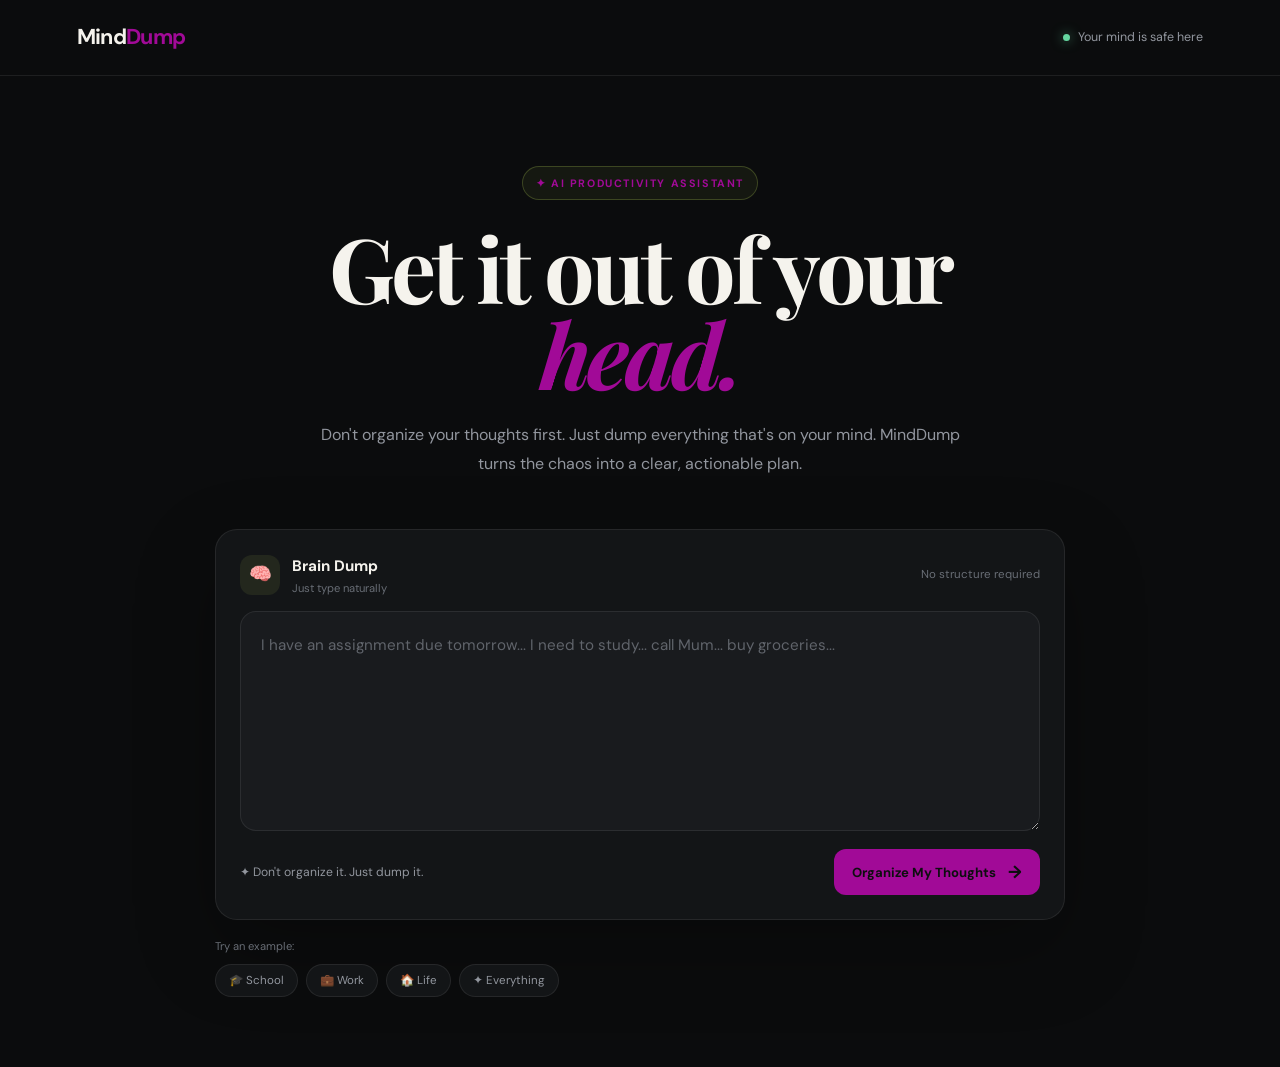
==== index.html @ 0ea16961 "Rename first.html to index.html" ====
<!DOCTYPE html>
<html lang="en">
<head>
    <meta charset="UTF-8">
    <meta name="viewport" content="width=device-width, initial-scale=1.0">

    <title>MindDump — Dump It. Plan It. Do It.</title>

    <link rel="stylesheet" href="second.css">

    <link rel="preconnect" href="https://fonts.googleapis.com">
    <link rel="preconnect" href="https://fonts.gstatic.com" crossorigin>

    <link href="https://fonts.googleapis.com/css2?family=DM+Sans:wght@400;500;600;700&family=Playfair+Display:wght@500;600;700&display=swap" rel="stylesheet">
</head>

<body>

<header class="navbar">

    <div class="logo">
        Mind<span>Dump</span>
    </div>

    <div class="status">
        <span class="status-dot"></span>
        Your mind is safe here
    </div>

</header>


<main>

<!-- =========================
     HOME SCREEN
========================= -->

<section id="home-screen" class="screen active">

    <div class="hero">

        <div class="badge">
            ✦ AI PRODUCTIVITY ASSISTANT
        </div>

        <h1>
            Get it out of your
            <span>head.</span>
        </h1>

        <p>
            Don't organize your thoughts first.
            Just dump everything that's on your mind.
            MindDump turns the chaos into a clear, actionable plan.
        </p>

    </div>


    <div class="dump-card">

        <div class="input-header">

            <div class="input-title">
                <div class="brain-icon">🧠</div>

                <div>
                    <strong>Brain Dump</strong>
                    <div class="input-subtitle">
                        Just type naturally
                    </div>
                </div>
            </div>

            <div class="input-label">
                No structure required
            </div>

        </div>


        <textarea
            id="brain-dump"
            placeholder="I have an assignment due tomorrow... I need to study... call Mum... buy groceries..."
        ></textarea>


        <div class="dump-footer">

            <span class="hint">
                ✦ Don't organize it. Just dump it.
            </span>

            <button
                id="organize-btn"
                class="primary-btn"
            >
                Organize My Thoughts
                <span>→</span>
            </button>

        </div>

    </div>


    <div class="examples">

        <p>Try an example:</p>

        <div class="example-buttons">

            <button
                class="example-btn"
                data-example="school"
            >
                🎓 School
            </button>

            <button
                class="example-btn"
                data-example="work"
            >
                💼 Work
            </button>

            <button
                class="example-btn"
                data-example="life"
            >
                🏠 Life
            </button>

            <button
                class="example-btn"
                data-example="everything"
            >
                ✦ Everything
            </button>

        </div>

    </div>

</section>



<!-- =========================
     PROCESSING SCREEN
========================= -->

<section id="processing-screen" class="screen">

    <div class="processing-content">

        <div class="ai-loader">
            <div class="loader-ring"></div>
            <span>✦</span>
        </div>

        <div class="eyebrow">
            MINDDUMP AI
        </div>

        <h2>
            Organizing your thoughts.
        </h2>

        <p id="processing-message">
            Reading your thoughts...
        </p>


        <div class="processing-steps">

            <div class="processing-step">
                <span class="step-check">✓</span>
                Reading your thoughts
            </div>

            <div class="processing-step">
                <span class="step-check">✓</span>
                Identifying tasks
            </div>

            <div class="processing-step">
                <span class="step-check">✓</span>
                Detecting priorities
            </div>

            <div class="processing-step">
                <span class="step-check">✓</span>
                Building your plan
            </div>

        </div>

    </div>

</section>



<!-- =========================
     DASHBOARD
========================= -->

<section id="dashboard-screen" class="screen dashboard-screen">

    <div class="dashboard-header">

        <div class="eyebrow">
            YOUR MIND, ORGANIZED
        </div>

        <h2>
            Let's make this<br>
            manageable.
        </h2>

        <p id="summary">
            We've turned your thoughts into a plan.
        </p>

    </div>


    <!-- BRAIN LOAD -->

    <div class="brain-load-card">

        <div class="load-top">

            <div>
                <div class="load-label">
                    CURRENT BRAIN LOAD
                </div>

                <div class="load-description">
                    How much is competing for your attention
                </div>
            </div>

            <div
                id="brain-load-score"
                class="load-score"
            >
                74%
            </div>

        </div>

        <div class="progress-bar">
            <div
                id="brain-load-progress"
                class="progress-fill"
            ></div>
        </div>

    </div>


    <!-- STATS -->

    <div class="stats">

        <div class="stat-card">
            <div
                id="total-tasks"
                class="stat-number"
            >
                0
            </div>

            <div class="stat-label">
                Tasks found
            </div>
        </div>


        <div class="stat-card">
            <div
                id="urgent-tasks"
                class="stat-number urgent-number"
            >
                0
            </div>

            <div class="stat-label">
                Need attention
            </div>
        </div>


        <div class="stat-card">
            <div
                id="total-time"
                class="stat-number"
            >
                0m
            </div>

            <div class="stat-label">
                Estimated time
            </div>
        </div>

    </div>



    <!-- TASKS -->

    <div class="section-heading">

        <div>
            <div class="eyebrow">
                YOUR TASKS
            </div>

            <h3>
                Here's what you have going on.
            </h3>
        </div>

    </div>


    <div class="tasks-grid">

        <div class="task-section high">

            <div class="priority-heading">
                <span class="priority-dot"></span>

                <div>
                    <strong>High Priority</strong>
                    <small>Do these first</small>
                </div>
            </div>

            <div id="high-tasks"></div>

        </div>


        <div class="task-section medium">

            <div class="priority-heading">
                <span class="priority-dot"></span>

                <div>
                    <strong>Medium Priority</strong>
                    <small>Coming up</small>
                </div>
            </div>

            <div id="medium-tasks"></div>

        </div>


        <div class="task-section low">

            <div class="priority-heading">
                <span class="priority-dot"></span>

                <div>
                    <strong>Low Priority</strong>
                    <small>When you can</small>
                </div>
            </div>

            <div id="low-tasks"></div>

        </div>

    </div>



    <!-- MINDFLOW -->

    <div class="mindflow-section">

        <div class="flow-heading">

            <div>
                <div class="eyebrow">
                    ✦ MINDFLOW
                </div>

                <h3>
                    Your plan is ready.
                </h3>

                <p>
                    Stop deciding what to do next.
                    MindFlow will guide you through it.
                </p>
            </div>

            <div class="flow-icon">
                ◉
            </div>

        </div>


        <div id="plan-list" class="plan-list"></div>


        <div class="flow-actions">

            <button
                id="start-flow-btn"
                class="primary-btn large-btn"
            >
                Start My Flow
                <span>→</span>
            </button>

            <button
                id="new-dump-btn"
                class="secondary-btn"
            >
                ← New Brain Dump
            </button>

        </div>

    </div>

</section>



<!-- =========================
     FLOW SCREEN
========================= -->

<section id="flow-screen" class="screen flow-screen">

    <div class="focus-mode">

        <div class="focus-top">

            <div class="mindflow-label">
                ✦ MINDFLOW
            </div>

            <div
                id="focus-status"
                class="focus-status"
            >
                Task 1 of 5
            </div>

        </div>


        <div class="focus-content">

            <div class="focus-task-label">
                FOCUS ON THIS
            </div>

            <h1 id="flow-task">
                Your task
            </h1>


            <div
                id="timer"
                class="timer"
            >
                60:00
            </div>


            <div class="timer-progress-container">

                <div class="timer-progress">
                    <div
                        id="timer-progress"
                        class="timer-progress-fill"
                    ></div>
                </div>

            </div>


            <p id="flow-message" class="flow-message">
                One thing at a time.
            </p>


            <div class="flow-controls">

                <button
                    id="pause-btn"
                    class="flow-btn secondary-btn"
                >
                    Pause
                </button>

                <button
                    id="skip-btn"
                    class="flow-btn secondary-btn"
                >
                    Skip
                </button>

                <button
                    id="end-btn"
                    class="flow-btn danger-btn"
                >
                    End Task
                </button>

            </div>


            <div class="next-task">

                <span>UP NEXT</span>

                <strong id="next-task-name">
                    Your next task
                </strong>

                <small id="next-task-duration">
                    20 min
                </small>

            </div>

        </div>

    </div>

</section>



<!-- =========================
     COMPLETE SCREEN
========================= -->

<section id="complete-screen" class="screen">

    <div class="complete-content">

        <div class="complete-icon">
            ✓
        </div>

        <div class="eyebrow">
            FLOW COMPLETE
        </div>

        <h2>
            You're done.
        </h2>

        <p>
            You turned mental clutter into action.
            Take a breath. You made progress.
        </p>

        <button
            id="restart-btn"
            class="primary-btn large-btn"
        >
            Start Another Dump
            <span>→</span>
        </button>

    </div>

</section>

</main>


<script src="third.js"></script>

</body>
</html>
---- second.css ----
:root {
    --bg: #0b0c0d;
    --surface: #131517;
    --surface-2: #191b1e;
    --surface-3: #202328;

    --text: #f5f3ed;
    --muted: #92969e;
    --muted-2: #686d75;

    --accent: #a10a97;
    --accent-dark: #9f0a92;

    --red: #ff7373;
    --yellow: #ffc95c;
    --green: #65d6a0;

    --border: rgba(255, 255, 255, 0.08);

    --radius: 22px;
}


/* =========================
   RESET
========================= */

* {
    margin: 0;
    padding: 0;
    box-sizing: border-box;
}

html {
    scroll-behavior: smooth;
}

body {
    font-family: "DM Sans", sans-serif;
    background: var(--bg);
    color: var(--text);
    min-height: 100vh;
    line-height: 1.5;
}

button,
textarea {
    font-family: inherit;
}

button {
    cursor: pointer;
}


/* =========================
   NAVBAR
========================= */

.navbar {
    height: 76px;
    padding: 0 6%;
    display: flex;
    align-items: center;
    justify-content: space-between;

    border-bottom: 1px solid var(--border);
}

.logo {
    font-size: 1.35rem;
    font-weight: 700;
    letter-spacing: -0.7px;
}

.logo span {
    color: var(--accent);
}

.status {
    display: flex;
    align-items: center;
    gap: 8px;

    color: var(--muted);
    font-size: 0.78rem;
}

.status-dot {
    width: 7px;
    height: 7px;
    border-radius: 50%;
    background: var(--green);
    box-shadow: 0 0 12px rgba(101, 214, 160, 0.6);
}


/* =========================
   SCREEN SYSTEM
========================= */

.screen {
    display: none;
    width: 100%;
    min-height: calc(100vh - 76px);
    padding: 70px 6%;
}

.screen.active {
    display: block;
}


/* =========================
   TYPOGRAPHY
========================= */

.eyebrow {
    color: var(--accent);
    font-size: 0.7rem;
    font-weight: 700;
    letter-spacing: 2px;
}

h1,
h2,
h3 {
    font-family: "Playfair Display", serif;
}


/* =========================
   HOME
========================= */

#home-screen {
    max-width: 1150px;
    margin: auto;
}

.hero {
    max-width: 800px;
    margin: 20px auto 50px;
    text-align: center;
}

.badge {
    display: inline-flex;
    padding: 8px 13px;

    border: 1px solid rgba(216, 255, 100, 0.2);
    background: rgba(216, 255, 100, 0.05);

    color: var(--accent);

    border-radius: 100px;

    font-size: 0.67rem;
    font-weight: 700;
    letter-spacing: 1.6px;

    margin-bottom: 24px;
}

.hero h1 {
    font-size: clamp(3.3rem, 7vw, 6.4rem);
    line-height: 0.96;
    letter-spacing: -4px;
    margin-bottom: 25px;
}

.hero h1 span {
    color: var(--accent);
    font-style: italic;
}

.hero p {
    max-width: 650px;
    margin: auto;

    color: var(--muted);

    font-size: 1rem;
    line-height: 1.8;
}


/* =========================
   DUMP CARD
========================= */

.dump-card {
    max-width: 850px;
    margin: auto;

    background: var(--surface);

    border: 1px solid var(--border);
    border-radius: var(--radius);

    padding: 24px;

    box-shadow:
        0 30px 80px rgba(0, 0, 0, 0.25);
}

.input-header {
    display: flex;
    justify-content: space-between;
    align-items: center;

    margin-bottom: 15px;
}

.input-title {
    display: flex;
    align-items: center;
    gap: 12px;
}

.input-title strong {
    font-size: 0.95rem;
}

.input-subtitle {
    color: var(--muted-2);
    font-size: 0.7rem;
    margin-top: 2px;
}

.brain-icon {
    width: 40px;
    height: 40px;

    display: grid;
    place-items: center;

    border-radius: 12px;

    background: rgba(216, 255, 100, 0.08);

    font-size: 1.15rem;
}

.input-label {
    color: var(--muted-2);
    font-size: 0.72rem;
}

textarea {
    display: block;

    width: 100%;
    min-height: 220px;

    resize: vertical;

    background: var(--surface-2);

    border: 1px solid var(--border);
    border-radius: 16px;

    padding: 20px;

    color: var(--text);

    font-size: 0.95rem;
    line-height: 1.8;

    outline: none;

    transition: 0.25s ease;
}

textarea::placeholder {
    color: #60646b;
}

textarea:focus {
    border-color: rgba(216, 255, 100, 0.4);

    box-shadow:
        0 0 0 4px rgba(216, 255, 100, 0.04);
}

.dump-footer {
    display: flex;
    justify-content: space-between;
    align-items: center;

    gap: 20px;

    margin-top: 18px;
}

.hint {
    color: var(--muted);
    font-size: 0.76rem;
}


/* =========================
   BUTTONS
========================= */

.primary-btn,
.secondary-btn,
.danger-btn {
    border: none;

    min-height: 46px;

    padding: 0 18px;

    border-radius: 12px;

    display: inline-flex;
    align-items: center;
    justify-content: center;
    gap: 12px;

    font-size: 0.82rem;
    font-weight: 700;

    transition:
        transform 0.2s ease,
        background 0.2s ease,
        border 0.2s ease;
}

.primary-btn {
    background: var(--accent);
    color: #0d0e0f;
}

.primary-btn:hover {
    background: var(--accent-dark);
    transform: translateY(-2px);
}

.primary-btn:active,
.secondary-btn:active,
.danger-btn:active {
    transform: scale(0.97);
}

.primary-btn span {
    font-size: 1.1rem;
}

.secondary-btn {
    background: transparent;

    color: var(--text);

    border: 1px solid var(--border);
}

.secondary-btn:hover {
    background: var(--surface-2);
    border-color: rgba(255, 255, 255, 0.15);
}

.danger-btn {
    background: rgba(255, 115, 115, 0.09);
    color: var(--red);

    border: 1px solid rgba(255, 115, 115, 0.18);
}

.danger-btn:hover {
    background: rgba(255, 115, 115, 0.15);
}

.large-btn {
    min-height: 52px;
    padding: 0 24px;
}


/* =========================
   EXAMPLES
========================= */

.examples {
    max-width: 850px;
    margin: 18px auto 0;
}

.examples > p {
    color: var(--muted-2);
    font-size: 0.7rem;
    margin-bottom: 9px;
}

.example-buttons {
    display: flex;
    flex-wrap: wrap;
    gap: 8px;
}

.example-btn {
    border: 1px solid var(--border);

    background: var(--surface);

    color: var(--muted);

    padding: 8px 13px;

    border-radius: 100px;

    font-size: 0.72rem;

    transition: 0.2s ease;
}

.example-btn:hover {
    color: var(--text);

    border-color: rgba(216, 255, 100, 0.25);

    background: rgba(216, 255, 100, 0.04);
}


/* =========================
   PROCESSING
========================= */

#processing-screen {
    align-items: center;
    justify-content: center;
    text-align: center;
}

#processing-screen.active {
    display: flex;
}

.processing-content {
    width: 100%;
    max-width: 500px;
}

.ai-loader {
    position: relative;

    width: 88px;
    height: 88px;

    display: grid;
    place-items: center;

    margin: 0 auto 30px;
}

.loader-ring {
    position: absolute;
    inset: 0;

    border: 2px solid rgba(216, 255, 100, 0.1);
    border-top-color: var(--accent);

    border-radius: 50%;

    animation: spin 1s linear infinite;
}

.ai-loader span {
    color: var(--accent);
    font-size: 1.5rem;
}

.processing-content h2 {
    font-size: 2.5rem;
    line-height: 1.1;

    margin: 10px 0 12px;
}

.processing-content > p {
    color: var(--muted);
    font-size: 0.85rem;
}

.processing-steps {
    text-align: left;

    margin-top: 32px;

    padding: 17px 20px;

    background: var(--surface);

    border: 1px solid var(--border);
    border-radius: 18px;
}

.processing-step {
    display: flex;
    align-items: center;
    gap: 12px;

    padding: 9px 0;

    color: var(--muted);

    font-size: 0.8rem;
}

.step-check {
    width: 24px;
    height: 24px;

    display: grid;
    place-items: center;

    border-radius: 50%;

    background: rgba(216, 255, 100, 0.08);

    color: var(--accent);

    font-size: 0.65rem;
}

@keyframes spin {
    to {
        transform: rotate(360deg);
    }
}


/* =========================
   DASHBOARD
========================= */

.dashboard-screen {
    max-width: 1150px;
    margin: auto;
}

.dashboard-header {
    margin-bottom: 35px;
}

.dashboard-header h2 {
    font-size: clamp(2.7rem, 5vw, 4.2rem);
    line-height: 1;
    letter-spacing: -1.5px;

    margin: 9px 0 14px;
}

.dashboard-header p {
    color: var(--muted);
    font-size: 0.88rem;
}


/* =========================
   BRAIN LOAD
========================= */

.brain-load-card {
    background: var(--surface);

    border: 1px solid var(--border);
    border-radius: 20px;

    padding: 23px;

    margin-bottom: 15px;
}

.load-top {
    display: flex;
    align-items: center;
    justify-content: space-between;

    margin-bottom: 17px;
}

.load-label {
    font-size: 0.7rem;
    font-weight: 700;
    letter-spacing: 1px;
}

.load-description {
    color: var(--muted-2);
    font-size: 0.7rem;

    margin-top: 3px;
}

.load-score {
    color: var(--accent);

    font-size: 1.8rem;
    font-weight: 700;
}

.progress-bar {
    height: 7px;

    background: var(--surface-3);

    border-radius: 100px;

    overflow: hidden;
}

.progress-fill {
    height: 100%;
    width: 0;

    background: var(--accent);

    border-radius: inherit;

    transition: width 0.7s ease;
}


/* =========================
   STATS
========================= */

.stats {
    display: grid;
    grid-template-columns: repeat(3, 1fr);

    gap: 14px;

    margin-bottom: 45px;
}

.stat-card {
    padding: 20px;

    background: var(--surface);

    border: 1px solid var(--border);
    border-radius: 17px;
}

.stat-number {
    font-size: 1.65rem;
    font-weight: 700;

    margin-bottom: 3px;
}

.urgent-number {
    color: var(--red);
}

.stat-label {
    color: var(--muted-2);
    font-size: 0.7rem;
}


/* =========================
   SECTION HEADING
========================= */

.section-heading {
    margin-bottom: 17px;
}

.section-heading h3 {
    font-size: 1.5rem;
    margin-top: 5px;
}


/* =========================
   TASK GRID
========================= */

.tasks-grid {
    display: grid;
    grid-template-columns: repeat(3, 1fr);

    gap: 14px;

    margin-bottom: 45px;
}

.task-section {
    min-height: 180px;

    padding: 18px;

    background: var(--surface);

    border: 1px solid var(--border);
    border-radius: 19px;
}

.priority-heading {
    display: flex;
    align-items: center;

    gap: 10px;

    margin-bottom: 15px;
}

.priority-heading strong {
    display: block;
    font-size: 0.8rem;
}

.priority-heading small {
    display: block;

    color: var(--muted-2);

    font-size: 0.65rem;

    margin-top: 2px;
}

.priority-dot {
    width: 9px;
    height: 9px;

    border-radius: 50%;
}

.high .priority-dot {
    background: var(--red);
}

.medium .priority-dot {
    background: var(--yellow);
}

.low .priority-dot {
    background: var(--green);
}

.task-item {
    padding: 12px;

    background: var(--surface-2);

    border-radius: 12px;

    margin-bottom: 8px;

    font-size: 0.76rem;

    border: 1px solid transparent;
}

.task-item:hover {
    border-color: var(--border);
}

.task-item:last-child {
    margin-bottom: 0;
}

.task-duration {
    color: var(--muted-2);

    font-size: 0.63rem;

    margin-top: 5px;
}


/* =========================
   MINDFLOW
========================= */

.mindflow-section {
    padding: 28px;

    border-radius: 23px;

    background:
        linear-gradient(
            135deg,
            rgba(216, 255, 100, 0.08),
            rgba(255, 255, 255, 0.015)
        );

    border: 1px solid rgba(216, 255, 100, 0.15);
}

.flow-heading {
    display: flex;
    align-items: flex-start;
    justify-content: space-between;

    gap: 20px;
}

.flow-heading h3 {
    font-size: 2rem;
    line-height: 1;

    margin: 8px 0 10px;
}

.flow-heading p {
    color: var(--muted);

    font-size: 0.8rem;

    max-width: 550px;
}

.flow-icon {
    width: 46px;
    height: 46px;

    display: grid;
    place-items: center;

    border-radius: 14px;

    background: rgba(216, 255, 100, 0.08);

    color: var(--accent);

    font-size: 1.3rem;
}

.plan-list {
    margin: 25px 0;
}

.plan-item {
    display: grid;
    grid-template-columns: 75px 1fr;

    gap: 15px;

    padding: 14px 0;

    border-bottom: 1px solid var(--border);
}

.plan-item:last-child {
    border-bottom: none;
}

.plan-time {
    color: var(--accent);

    font-size: 0.68rem;
    font-weight: 600;

    padding-top: 2px;
}

.plan-task {
    font-size: 0.8rem;
    font-weight: 600;
}

.plan-duration {
    color: var(--muted-2);

    font-size: 0.65rem;

    margin-top: 3px;
}

.flow-actions {
    display: flex;
    flex-wrap: wrap;
    gap: 9px;
}


/* =========================
   FLOW SCREEN
========================= */

#flow-screen {
    max-width: 900px;
    margin: auto;

    text-align: center;
}

#flow-screen.active {
    display: block;
}

.focus-mode {
    min-height: 70vh;

    display: flex;
    flex-direction: column;
}

.focus-top {
    display: flex;
    align-items: center;
    justify-content: space-between;

    margin-bottom: 80px;
}

.mindflow-label {
    color: var(--accent);

    font-size: 0.72rem;
    font-weight: 700;

    letter-spacing: 2px;
}

.focus-status {
    color: var(--muted);

    font-size: 0.7rem;

    padding: 7px 11px;

    border: 1px solid var(--border);

    border-radius: 100px;
}

.focus-task-label {
    color: var(--muted-2);

    font-size: 0.68rem;
    font-weight: 700;

    letter-spacing: 1.5px;

    margin-bottom: 12px;
}

#flow-task {
    max-width: 750px;

    margin: auto;

    font-size: clamp(2.4rem, 6vw, 4.8rem);

    line-height: 1.05;

    letter-spacing: -1.5px;
}

.timer {
    font-size: clamp(5rem, 13vw, 8.5rem);

    line-height: 1;

    font-weight: 700;

    letter-spacing: -6px;

    margin: 42px 0 30px;

    font-variant-numeric: tabular-nums;
}

.timer-progress-container {
    max-width: 520px;

    margin: auto;
}

.timer-progress {
    width: 100%;
    height: 5px;

    background: var(--surface-3);

    border-radius: 100px;

    overflow: hidden;
}

.timer-progress-fill {
    height: 100%;
    width: 100%;

    background: var(--accent);

    transition: width 1s linear;
}

.flow-message {
    min-height: 24px;

    margin-top: 18px;

    color: var(--muted);

    font-size: 0.8rem;
}

.flow-controls {
    display: flex;
    justify-content: center;

    gap: 8px;

    margin-top: 25px;
}

.flow-btn {
    min-width: 95px;
}

.next-task {
    display: flex;
    flex-direction: column;

    gap: 4px;

    margin-top: 65px;

    color: var(--muted-2);
}

.next-task span {
    font-size: 0.6rem;

    letter-spacing: 1.5px;

    font-weight: 700;
}

.next-task strong {
    color: var(--text);

    font-size: 0.8rem;
}

.next-task small {
    color: var(--muted-2);

    font-size: 0.65rem;
}


/* =========================
   COMPLETE
========================= */

#complete-screen {
    align-items: center;
    justify-content: center;

    text-align: center;
}

#complete-screen.active {
    display: flex;
}

.complete-content {
    max-width: 600px;
}

.complete-icon {
    width: 80px;
    height: 80px;

    display: grid;
    place-items: center;

    margin: 0 auto 25px;

    border-radius: 50%;

    color: var(--green);

    background: rgba(101, 214, 160, 0.08);

    border: 1px solid rgba(101, 214, 160, 0.2);

    font-size: 1.8rem;
}

.complete-content h2 {
    font-size: clamp(3rem, 7vw, 5rem);

    line-height: 1;

    margin: 8px 0 18px;
}

.complete-content p {
    color: var(--muted);

    max-width: 430px;

    margin: 0 auto 28px;

    font-size: 0.85rem;
}


/* =========================
   RESPONSIVE
========================= */

@media (max-width: 800px) {

    .screen {
        padding: 55px 5%;
    }

    .tasks-grid {
        grid-template-columns: 1fr;
    }

    .stats {
        grid-template-columns: repeat(3, 1fr);
    }

    .hero h1 {
        letter-spacing: -2px;
    }
}


@media (max-width: 600px) {

    .navbar {
        padding: 0 5%;
    }

    .status {
        font-size: 0.65rem;
    }

    .hero {
        margin-top: 5px;
    }

    .hero h1 {
        font-size: 3.3rem;
    }

    .hero p {
        font-size: 0.85rem;
    }

    .dump-card {
        padding: 16px;
    }

    .input-label {
        display: none;
    }

    .dump-footer {
        flex-direction: column;
        align-items: stretch;
    }

    .primary-btn,
    .secondary-btn,
    .danger-btn {
        width: 100%;
    }

    .hint {
        text-align: center;
    }

    .stats {
        gap: 7px;
    }

    .stat-card {
        padding: 15px 10px;
    }

    .stat-number {
        font-size: 1.35rem;
    }

    .stat-label {
        font-size: 0.6rem;
    }

    .flow-heading {
        flex-direction: column;
    }

    .flow-icon {
        display: none;
    }

    .flow-actions {
        flex-direction: column;
    }

    .flow-controls {
        flex-wrap: wrap;
    }

    .flow-controls button {
        flex: 1;
    }

    .timer {
        font-size: 4.5rem;
        letter-spacing: -3px;
    }

    #flow-task {
        font-size: 2.3rem;
    }

    .focus-top {
        margin-bottom: 55px;
    }
}
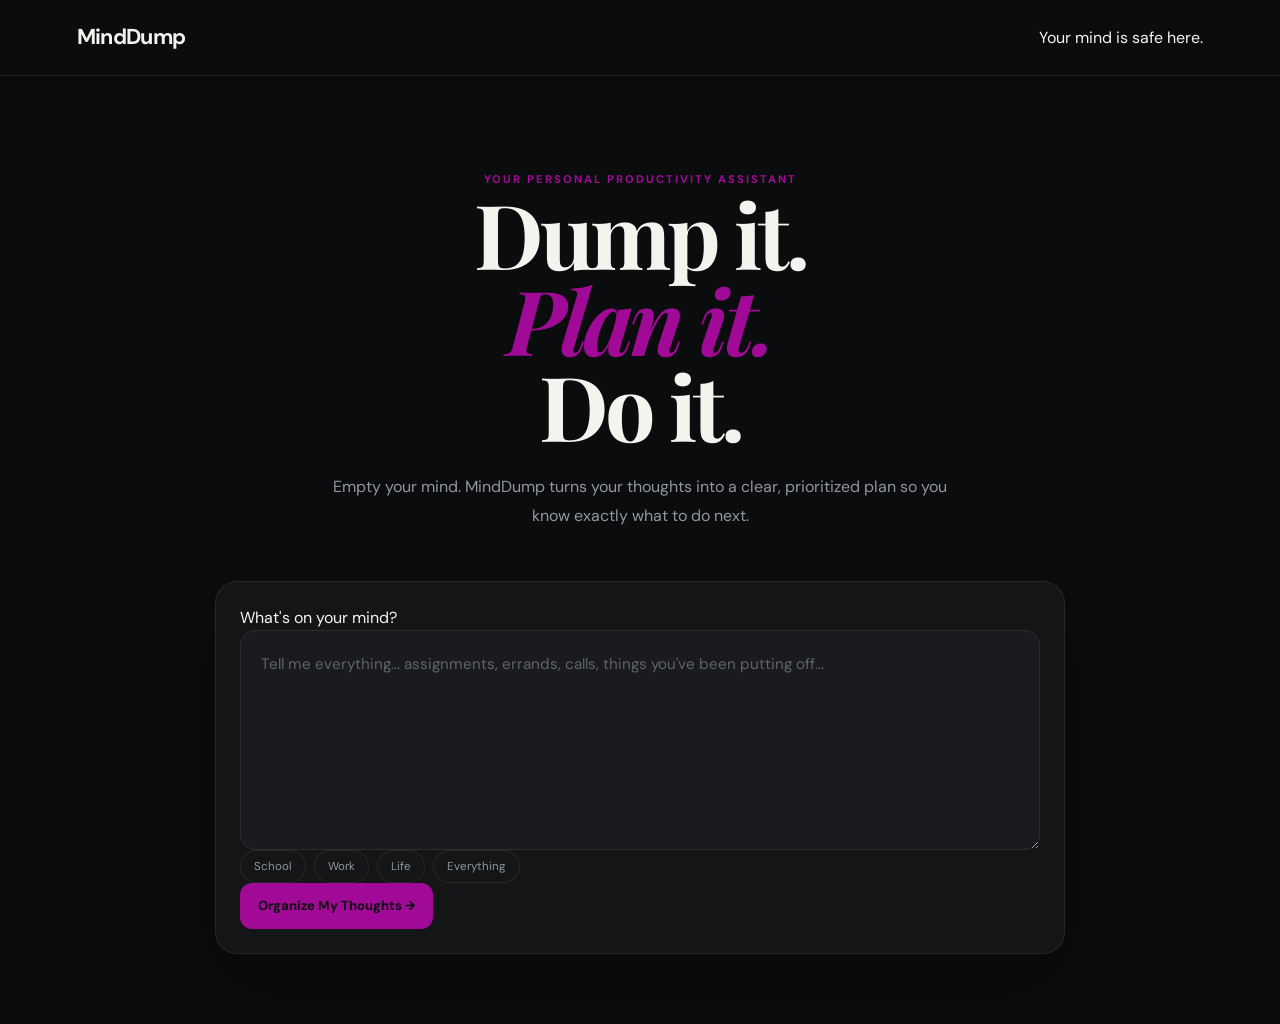
==== commit dcc12da5: "Update index.html" ====
--- a/index.html
+++ b/index.html
@@ -1,591 +1,337 @@
 <!DOCTYPE html>
 <html lang="en">
 <head>
-    <meta charset="UTF-8">
-    <meta name="viewport" content="width=device-width, initial-scale=1.0">
-
-    <title>MindDump — Dump It. Plan It. Do It.</title>
-
-    <link rel="stylesheet" href="second.css">
-
-    <link rel="preconnect" href="https://fonts.googleapis.com">
-    <link rel="preconnect" href="https://fonts.gstatic.com" crossorigin>
-
-    <link href="https://fonts.googleapis.com/css2?family=DM+Sans:wght@400;500;600;700&family=Playfair+Display:wght@500;600;700&display=swap" rel="stylesheet">
+  <meta charset="UTF-8">
+  <meta name="viewport" content="width=device-width, initial-scale=1.0">
+
+  <title>MindDump — Dump it. Plan it. Do it.</title>
+
+  <link rel="preconnect" href="https://fonts.googleapis.com">
+  <link rel="preconnect" href="https://fonts.gstatic.com" crossorigin>
+
+  <link href="https://fonts.googleapis.com/css2?family=DM+Sans:wght@400;500;600;700&family=Playfair+Display:wght@600;700&display=swap" rel="stylesheet">
+
+  <link rel="stylesheet" href="style.css">
 </head>
 
 <body>
 
-<header class="navbar">
-
-    <div class="logo">
-        Mind<span>Dump</span>
-    </div>
-
-    <div class="status">
-        <span class="status-dot"></span>
-        Your mind is safe here
-    </div>
-
-</header>
-
-
-<main>
-
-<!-- =========================
-     HOME SCREEN
-========================= -->
-
-<section id="home-screen" class="screen active">
+  <nav class="navbar">
+    <div class="logo">MindDump</div>
+    <div class="safe-text">Your mind is safe here.</div>
+  </nav>
+
+
+  <!-- HOME -->
+  <section id="home-screen" class="screen active">
 
     <div class="hero">
-
-        <div class="badge">
-            ✦ AI PRODUCTIVITY ASSISTANT
-        </div>
-
-        <h1>
-            Get it out of your
-            <span>head.</span>
-        </h1>
-
-        <p>
-            Don't organize your thoughts first.
-            Just dump everything that's on your mind.
-            MindDump turns the chaos into a clear, actionable plan.
-        </p>
-
-    </div>
-
+      <span class="eyebrow">YOUR PERSONAL PRODUCTIVITY ASSISTANT</span>
+
+      <h1>Dump it.<br><span>Plan it.</span><br>Do it.</h1>
+
+      <p>
+        Empty your mind. MindDump turns your thoughts into a
+        clear, prioritized plan so you know exactly what to do next.
+      </p>
+    </div>
 
     <div class="dump-card">
 
-        <div class="input-header">
-
-            <div class="input-title">
-                <div class="brain-icon">🧠</div>
-
-                <div>
-                    <strong>Brain Dump</strong>
-                    <div class="input-subtitle">
-                        Just type naturally
-                    </div>
-                </div>
-            </div>
-
-            <div class="input-label">
-                No structure required
-            </div>
-
-        </div>
-
-
-        <textarea
-            id="brain-dump"
-            placeholder="I have an assignment due tomorrow... I need to study... call Mum... buy groceries..."
-        ></textarea>
-
-
-        <div class="dump-footer">
-
-            <span class="hint">
-                ✦ Don't organize it. Just dump it.
-            </span>
-
-            <button
-                id="organize-btn"
-                class="primary-btn"
-            >
-                Organize My Thoughts
-                <span>→</span>
-            </button>
-
-        </div>
-
-    </div>
-
-
-    <div class="examples">
-
-        <p>Try an example:</p>
-
-        <div class="example-buttons">
-
-            <button
-                class="example-btn"
-                data-example="school"
-            >
-                🎓 School
-            </button>
-
-            <button
-                class="example-btn"
-                data-example="work"
-            >
-                💼 Work
-            </button>
-
-            <button
-                class="example-btn"
-                data-example="life"
-            >
-                🏠 Life
-            </button>
-
-            <button
-                class="example-btn"
-                data-example="everything"
-            >
-                ✦ Everything
-            </button>
-
-        </div>
-
-    </div>
-
-</section>
-
-
-
-<!-- =========================
-     PROCESSING SCREEN
-========================= -->
-
-<section id="processing-screen" class="screen">
-
-    <div class="processing-content">
-
-        <div class="ai-loader">
-            <div class="loader-ring"></div>
-            <span>✦</span>
-        </div>
-
-        <div class="eyebrow">
-            MINDDUMP AI
-        </div>
-
-        <h2>
-            Organizing your thoughts.
-        </h2>
-
-        <p id="processing-message">
-            Reading your thoughts...
-        </p>
-
-
-        <div class="processing-steps">
-
-            <div class="processing-step">
-                <span class="step-check">✓</span>
-                Reading your thoughts
-            </div>
-
-            <div class="processing-step">
-                <span class="step-check">✓</span>
-                Identifying tasks
-            </div>
-
-            <div class="processing-step">
-                <span class="step-check">✓</span>
-                Detecting priorities
-            </div>
-
-            <div class="processing-step">
-                <span class="step-check">✓</span>
-                Building your plan
-            </div>
-
-        </div>
-
-    </div>
-
-</section>
-
-
-
-<!-- =========================
-     DASHBOARD
-========================= -->
-
-<section id="dashboard-screen" class="screen dashboard-screen">
+      <label for="brain-dump">What's on your mind?</label>
+
+      <textarea
+        id="brain-dump"
+        placeholder="Tell me everything... assignments, errands, calls, things you've been putting off..."
+      ></textarea>
+
+      <div class="example-buttons">
+        <button class="example-btn" data-example="school">School</button>
+        <button class="example-btn" data-example="work">Work</button>
+        <button class="example-btn" data-example="life">Life</button>
+        <button class="example-btn" data-example="everything">Everything</button>
+      </div>
+
+      <button id="organize-btn" class="primary-btn">
+        Organize My Thoughts →
+      </button>
+
+    </div>
+
+  </section>
+
+
+  <!-- PROCESSING -->
+  <section id="processing-screen" class="screen">
+
+    <div class="processing-box">
+
+      <div class="loader"></div>
+
+      <h2>Making sense of the chaos...</h2>
+
+      <p id="processing-text">Reading your thoughts...</p>
+
+      <div class="processing-steps">
+        <div id="step-1">○ Identifying tasks</div>
+        <div id="step-2">○ Detecting urgency</div>
+        <div id="step-3">○ Grouping related tasks</div>
+        <div id="step-4">○ Building your plan</div>
+      </div>
+
+    </div>
+
+  </section>
+
+
+  <!-- DASHBOARD -->
+  <section id="dashboard-screen" class="screen">
 
     <div class="dashboard-header">
 
-        <div class="eyebrow">
-            YOUR MIND, ORGANIZED
-        </div>
-
-        <h2>
-            Let's make this<br>
-            manageable.
-        </h2>
-
-        <p id="summary">
-            We've turned your thoughts into a plan.
-        </p>
-
-    </div>
-
-
-    <!-- BRAIN LOAD -->
-
-    <div class="brain-load-card">
-
-        <div class="load-top">
-
-            <div>
-                <div class="load-label">
-                    CURRENT BRAIN LOAD
-                </div>
-
-                <div class="load-description">
-                    How much is competing for your attention
-                </div>
-            </div>
-
-            <div
-                id="brain-load-score"
-                class="load-score"
-            >
-                74%
-            </div>
-
-        </div>
+      <div>
+        <span class="eyebrow">YOUR MIND AT A GLANCE</span>
+        <h2>Your plan is ready.</h2>
+      </div>
+
+      <div class="brain-load">
+        <span>Brain Load</span>
+        <strong id="brain-load-value">0%</strong>
+      </div>
+
+    </div>
+
+
+    <div class="stats-grid">
+
+      <div class="stat-card">
+        <span>Tasks</span>
+        <strong id="total-tasks">0</strong>
+      </div>
+
+      <div class="stat-card">
+        <span>Estimated Time</span>
+        <strong id="total-time">0h</strong>
+      </div>
+
+      <div class="stat-card">
+        <span>Urgent</span>
+        <strong id="urgent-tasks">0</strong>
+      </div>
+
+    </div>
+
+
+    <div class="task-sections">
+
+      <div class="task-section high-section">
+        <div class="section-title">
+          <span class="priority-dot high"></span>
+          High Priority
+        </div>
+
+        <div id="high-tasks" class="task-list"></div>
+      </div>
+
+
+      <div class="task-section medium-section">
+        <div class="section-title">
+          <span class="priority-dot medium"></span>
+          Medium Priority
+        </div>
+
+        <div id="medium-tasks" class="task-list"></div>
+      </div>
+
+
+      <div class="task-section low-section">
+        <div class="section-title">
+          <span class="priority-dot low"></span>
+          Low Priority
+        </div>
+
+        <div id="low-tasks" class="task-list"></div>
+      </div>
+
+    </div>
+
+
+    <!-- FLOW SETTINGS -->
+    <div class="flow-settings">
+
+      <div class="settings-heading">
+        <span class="eyebrow">MINDFLOW</span>
+        <h3>Build your focus session</h3>
+        <p>Choose when you want to start and how long you want your breaks to be.</p>
+      </div>
+
+
+      <div class="settings-grid">
+
+        <div class="setting-card">
+
+          <label for="start-time">
+            🕐 Start time
+          </label>
+
+          <p>When should MindFlow begin?</p>
+
+          <input
+            type="time"
+            id="start-time"
+            value="09:00"
+          >
+
+        </div>
+
+
+        <div class="setting-card">
+
+          <label for="break-duration">
+            ☕ Break duration
+          </label>
+
+          <p>Breaks will be added between tasks.</p>
+
+          <select id="break-duration">
+            <option value="0">No breaks</option>
+            <option value="5">5 minutes</option>
+            <option value="10" selected>10 minutes</option>
+            <option value="15">15 minutes</option>
+            <option value="20">20 minutes</option>
+            <option value="30">30 minutes</option>
+          </select>
+
+        </div>
+
+      </div>
+
+
+      <div class="plan-preview">
+
+        <div class="plan-header">
+          <div>
+            <span class="eyebrow">AUTO PLAN</span>
+            <h3 id="plan-start-label">Starting at 9:00 AM</h3>
+          </div>
+
+          <span id="break-label" class="break-badge">10 min breaks</span>
+        </div>
+
+        <div id="mindflow-plan" class="plan-list"></div>
+
+      </div>
+
+
+      <button id="start-flow-btn" class="primary-btn">
+        Start My Flow →
+      </button>
+
+    </div>
+
+  </section>
+
+
+  <!-- FLOW -->
+  <section id="flow-screen" class="screen">
+
+    <div class="flow-top">
+
+      <span class="eyebrow" id="flow-mode-label">
+        MINDFLOW
+      </span>
+
+      <div class="flow-progress">
+        <span id="flow-progress-text">Task 1 of 1</span>
 
         <div class="progress-bar">
-            <div
-                id="brain-load-progress"
-                class="progress-fill"
-            ></div>
-        </div>
-
-    </div>
-
-
-    <!-- STATS -->
-
-    <div class="stats">
-
-        <div class="stat-card">
-            <div
-                id="total-tasks"
-                class="stat-number"
-            >
-                0
-            </div>
-
-            <div class="stat-label">
-                Tasks found
-            </div>
-        </div>
-
-
-        <div class="stat-card">
-            <div
-                id="urgent-tasks"
-                class="stat-number urgent-number"
-            >
-                0
-            </div>
-
-            <div class="stat-label">
-                Need attention
-            </div>
-        </div>
-
-
-        <div class="stat-card">
-            <div
-                id="total-time"
-                class="stat-number"
-            >
-                0m
-            </div>
-
-            <div class="stat-label">
-                Estimated time
-            </div>
-        </div>
-
-    </div>
-
-
-
-    <!-- TASKS -->
-
-    <div class="section-heading">
-
-        <div>
-            <div class="eyebrow">
-                YOUR TASKS
-            </div>
-
-            <h3>
-                Here's what you have going on.
-            </h3>
-        </div>
-
-    </div>
-
-
-    <div class="tasks-grid">
-
-        <div class="task-section high">
-
-            <div class="priority-heading">
-                <span class="priority-dot"></span>
-
-                <div>
-                    <strong>High Priority</strong>
-                    <small>Do these first</small>
-                </div>
-            </div>
-
-            <div id="high-tasks"></div>
-
-        </div>
-
-
-        <div class="task-section medium">
-
-            <div class="priority-heading">
-                <span class="priority-dot"></span>
-
-                <div>
-                    <strong>Medium Priority</strong>
-                    <small>Coming up</small>
-                </div>
-            </div>
-
-            <div id="medium-tasks"></div>
-
-        </div>
-
-
-        <div class="task-section low">
-
-            <div class="priority-heading">
-                <span class="priority-dot"></span>
-
-                <div>
-                    <strong>Low Priority</strong>
-                    <small>When you can</small>
-                </div>
-            </div>
-
-            <div id="low-tasks"></div>
-
-        </div>
-
-    </div>
-
-
-
-    <!-- MINDFLOW -->
-
-    <div class="mindflow-section">
-
-        <div class="flow-heading">
-
-            <div>
-                <div class="eyebrow">
-                    ✦ MINDFLOW
-                </div>
-
-                <h3>
-                    Your plan is ready.
-                </h3>
-
-                <p>
-                    Stop deciding what to do next.
-                    MindFlow will guide you through it.
-                </p>
-            </div>
-
-            <div class="flow-icon">
-                ◉
-            </div>
-
-        </div>
-
-
-        <div id="plan-list" class="plan-list"></div>
-
-
-        <div class="flow-actions">
-
-            <button
-                id="start-flow-btn"
-                class="primary-btn large-btn"
-            >
-                Start My Flow
-                <span>→</span>
-            </button>
-
-            <button
-                id="new-dump-btn"
-                class="secondary-btn"
-            >
-                ← New Brain Dump
-            </button>
-
-        </div>
-
-    </div>
-
-</section>
-
-
-
-<!-- =========================
-     FLOW SCREEN
-========================= -->
-
-<section id="flow-screen" class="screen flow-screen">
-
-    <div class="focus-mode">
-
-        <div class="focus-top">
-
-            <div class="mindflow-label">
-                ✦ MINDFLOW
-            </div>
-
-            <div
-                id="focus-status"
-                class="focus-status"
-            >
-                Task 1 of 5
-            </div>
-
-        </div>
-
-
-        <div class="focus-content">
-
-            <div class="focus-task-label">
-                FOCUS ON THIS
-            </div>
-
-            <h1 id="flow-task">
-                Your task
-            </h1>
-
-
-            <div
-                id="timer"
-                class="timer"
-            >
-                60:00
-            </div>
-
-
-            <div class="timer-progress-container">
-
-                <div class="timer-progress">
-                    <div
-                        id="timer-progress"
-                        class="timer-progress-fill"
-                    ></div>
-                </div>
-
-            </div>
-
-
-            <p id="flow-message" class="flow-message">
-                One thing at a time.
-            </p>
-
-
-            <div class="flow-controls">
-
-                <button
-                    id="pause-btn"
-                    class="flow-btn secondary-btn"
-                >
-                    Pause
-                </button>
-
-                <button
-                    id="skip-btn"
-                    class="flow-btn secondary-btn"
-                >
-                    Skip
-                </button>
-
-                <button
-                    id="end-btn"
-                    class="flow-btn danger-btn"
-                >
-                    End Task
-                </button>
-
-            </div>
-
-
-            <div class="next-task">
-
-                <span>UP NEXT</span>
-
-                <strong id="next-task-name">
-                    Your next task
-                </strong>
-
-                <small id="next-task-duration">
-                    20 min
-                </small>
-
-            </div>
-
-        </div>
-
-    </div>
-
-</section>
-
-
-
-<!-- =========================
-     COMPLETE SCREEN
-========================= -->
-
-<section id="complete-screen" class="screen">
-
-    <div class="complete-content">
-
-        <div class="complete-icon">
-            ✓
-        </div>
-
-        <div class="eyebrow">
-            FLOW COMPLETE
-        </div>
-
-        <h2>
-            You're done.
-        </h2>
-
-        <p>
-            You turned mental clutter into action.
-            Take a breath. You made progress.
-        </p>
-
-        <button
-            id="restart-btn"
-            class="primary-btn large-btn"
-        >
-            Start Another Dump
-            <span>→</span>
+          <div id="progress-fill"></div>
+        </div>
+      </div>
+
+    </div>
+
+
+    <div class="flow-card">
+
+      <div id="flow-category" class="flow-category">
+        FOCUS
+      </div>
+
+      <h1 id="flow-task">Your task</h1>
+
+      <p id="flow-description">
+        Focus on this one thing. Nothing else.
+      </p>
+
+
+      <div id="timer" class="timer">
+        00:00
+      </div>
+
+
+      <div id="timer-message" class="timer-message">
+        Stay focused.
+      </div>
+
+
+      <div class="flow-controls">
+
+        <button id="pause-btn" class="secondary-btn">
+          Pause
         </button>
 
-    </div>
-
-</section>
-
-</main>
-
-
-<script src="third.js"></script>
+        <button id="skip-btn" class="secondary-btn">
+          Skip
+        </button>
+
+        <button id="end-task-btn" class="danger-btn">
+          End Task
+        </button>
+
+      </div>
+
+
+      <div class="next-task">
+
+        <span>UP NEXT</span>
+
+        <strong id="next-task-title">
+          —
+        </strong>
+
+      </div>
+
+    </div>
+
+  </section>
+
+
+  <!-- COMPLETE -->
+  <section id="complete-screen" class="screen">
+
+    <div class="complete-box">
+
+      <div class="complete-icon">✓</div>
+
+      <span class="eyebrow">MINDFLOW COMPLETE</span>
+
+      <h1>You've done enough<br>for today.</h1>
+
+      <p id="completion-message">
+        You turned mental clutter into progress.
+      </p>
+
+      <button id="restart-btn" class="primary-btn">
+        Start Again
+      </button>
+
+    </div>
+
+  </section>
+
+
+  <script src="script.js"></script>
 
 </body>
 </html>
--- a/style.css
+++ b/style.css
@@ -0,0 +1,1228 @@
+:root {
+    --bg: #0b0c0d;
+    --surface: #131517;
+    --surface-2: #191b1e;
+    --surface-3: #202328;
+
+    --text: #f5f3ed;
+    --muted: #92969e;
+    --muted-2: #686d75;
+
+    --accent: #a10a97;
+    --accent-dark: #9f0a92;
+
+    --red: #ff7373;
+    --yellow: #ffc95c;
+    --green: #65d6a0;
+
+    --border: rgba(255, 255, 255, 0.08);
+
+    --radius: 22px;
+}
+
+
+/* =========================
+   RESET
+========================= */
+
+* {
+    margin: 0;
+    padding: 0;
+    box-sizing: border-box;
+}
+
+html {
+    scroll-behavior: smooth;
+}
+
+body {
+    font-family: "DM Sans", sans-serif;
+    background: var(--bg);
+    color: var(--text);
+    min-height: 100vh;
+    line-height: 1.5;
+}
+
+button,
+textarea {
+    font-family: inherit;
+}
+
+button {
+    cursor: pointer;
+}
+
+
+/* =========================
+   NAVBAR
+========================= */
+
+.navbar {
+    height: 76px;
+    padding: 0 6%;
+    display: flex;
+    align-items: center;
+    justify-content: space-between;
+
+    border-bottom: 1px solid var(--border);
+}
+
+.logo {
+    font-size: 1.35rem;
+    font-weight: 700;
+    letter-spacing: -0.7px;
+}
+
+.logo span {
+    color: var(--accent);
+}
+
+.status {
+    display: flex;
+    align-items: center;
+    gap: 8px;
+
+    color: var(--muted);
+    font-size: 0.78rem;
+}
+
+.status-dot {
+    width: 7px;
+    height: 7px;
+    border-radius: 50%;
+    background: var(--green);
+    box-shadow: 0 0 12px rgba(101, 214, 160, 0.6);
+}
+
+
+/* =========================
+   SCREEN SYSTEM
+========================= */
+
+.screen {
+    display: none;
+    width: 100%;
+    min-height: calc(100vh - 76px);
+    padding: 70px 6%;
+}
+
+.screen.active {
+    display: block;
+}
+
+
+/* =========================
+   TYPOGRAPHY
+========================= */
+
+.eyebrow {
+    color: var(--accent);
+    font-size: 0.7rem;
+    font-weight: 700;
+    letter-spacing: 2px;
+}
+
+h1,
+h2,
+h3 {
+    font-family: "Playfair Display", serif;
+}
+
+
+/* =========================
+   HOME
+========================= */
+
+#home-screen {
+    max-width: 1150px;
+    margin: auto;
+}
+
+.hero {
+    max-width: 800px;
+    margin: 20px auto 50px;
+    text-align: center;
+}
+
+.badge {
+    display: inline-flex;
+    padding: 8px 13px;
+
+    border: 1px solid rgba(216, 255, 100, 0.2);
+    background: rgba(216, 255, 100, 0.05);
+
+    color: var(--accent);
+
+    border-radius: 100px;
+
+    font-size: 0.67rem;
+    font-weight: 700;
+    letter-spacing: 1.6px;
+
+    margin-bottom: 24px;
+}
+
+.hero h1 {
+    font-size: clamp(3.3rem, 7vw, 6.4rem);
+    line-height: 0.96;
+    letter-spacing: -4px;
+    margin-bottom: 25px;
+}
+
+.hero h1 span {
+    color: var(--accent);
+    font-style: italic;
+}
+
+.hero p {
+    max-width: 650px;
+    margin: auto;
+
+    color: var(--muted);
+
+    font-size: 1rem;
+    line-height: 1.8;
+}
+
+
+/* =========================
+   DUMP CARD
+========================= */
+
+.dump-card {
+    max-width: 850px;
+    margin: auto;
+
+    background: var(--surface);
+
+    border: 1px solid var(--border);
+    border-radius: var(--radius);
+
+    padding: 24px;
+
+    box-shadow:
+        0 30px 80px rgba(0, 0, 0, 0.25);
+}
+
+.input-header {
+    display: flex;
+    justify-content: space-between;
+    align-items: center;
+
+    margin-bottom: 15px;
+}
+
+.input-title {
+    display: flex;
+    align-items: center;
+    gap: 12px;
+}
+
+.input-title strong {
+    font-size: 0.95rem;
+}
+
+.input-subtitle {
+    color: var(--muted-2);
+    font-size: 0.7rem;
+    margin-top: 2px;
+}
+
+.brain-icon {
+    width: 40px;
+    height: 40px;
+
+    display: grid;
+    place-items: center;
+
+    border-radius: 12px;
+
+    background: rgba(216, 255, 100, 0.08);
+
+    font-size: 1.15rem;
+}
+
+.input-label {
+    color: var(--muted-2);
+    font-size: 0.72rem;
+}
+
+textarea {
+    display: block;
+
+    width: 100%;
+    min-height: 220px;
+
+    resize: vertical;
+
+    background: var(--surface-2);
+
+    border: 1px solid var(--border);
+    border-radius: 16px;
+
+    padding: 20px;
+
+    color: var(--text);
+
+    font-size: 0.95rem;
+    line-height: 1.8;
+
+    outline: none;
+
+    transition: 0.25s ease;
+}
+
+textarea::placeholder {
+    color: #60646b;
+}
+
+textarea:focus {
+    border-color: rgba(216, 255, 100, 0.4);
+
+    box-shadow:
+        0 0 0 4px rgba(216, 255, 100, 0.04);
+}
+
+.dump-footer {
+    display: flex;
+    justify-content: space-between;
+    align-items: center;
+
+    gap: 20px;
+
+    margin-top: 18px;
+}
+
+.hint {
+    color: var(--muted);
+    font-size: 0.76rem;
+}
+
+
+/* =========================
+   BUTTONS
+========================= */
+
+.primary-btn,
+.secondary-btn,
+.danger-btn {
+    border: none;
+
+    min-height: 46px;
+
+    padding: 0 18px;
+
+    border-radius: 12px;
+
+    display: inline-flex;
+    align-items: center;
+    justify-content: center;
+    gap: 12px;
+
+    font-size: 0.82rem;
+    font-weight: 700;
+
+    transition:
+        transform 0.2s ease,
+        background 0.2s ease,
+        border 0.2s ease;
+}
+
+.primary-btn {
+    background: var(--accent);
+    color: #0d0e0f;
+}
+
+.primary-btn:hover {
+    background: var(--accent-dark);
+    transform: translateY(-2px);
+}
+
+.primary-btn:active,
+.secondary-btn:active,
+.danger-btn:active {
+    transform: scale(0.97);
+}
+
+.primary-btn span {
+    font-size: 1.1rem;
+}
+
+.secondary-btn {
+    background: transparent;
+
+    color: var(--text);
+
+    border: 1px solid var(--border);
+}
+
+.secondary-btn:hover {
+    background: var(--surface-2);
+    border-color: rgba(255, 255, 255, 0.15);
+}
+
+.danger-btn {
+    background: rgba(255, 115, 115, 0.09);
+    color: var(--red);
+
+    border: 1px solid rgba(255, 115, 115, 0.18);
+}
+
+.danger-btn:hover {
+    background: rgba(255, 115, 115, 0.15);
+}
+
+.large-btn {
+    min-height: 52px;
+    padding: 0 24px;
+}
+
+
+/* =========================
+   EXAMPLES
+========================= */
+
+.examples {
+    max-width: 850px;
+    margin: 18px auto 0;
+}
+
+.examples > p {
+    color: var(--muted-2);
+    font-size: 0.7rem;
+    margin-bottom: 9px;
+}
+
+.example-buttons {
+    display: flex;
+    flex-wrap: wrap;
+    gap: 8px;
+}
+
+.example-btn {
+    border: 1px solid var(--border);
+
+    background: var(--surface);
+
+    color: var(--muted);
+
+    padding: 8px 13px;
+
+    border-radius: 100px;
+
+    font-size: 0.72rem;
+
+    transition: 0.2s ease;
+}
+
+.example-btn:hover {
+    color: var(--text);
+
+    border-color: rgba(216, 255, 100, 0.25);
+
+    background: rgba(216, 255, 100, 0.04);
+}
+
+
+/* =========================
+   PROCESSING
+========================= */
+
+#processing-screen {
+    align-items: center;
+    justify-content: center;
+    text-align: center;
+}
+
+#processing-screen.active {
+    display: flex;
+}
+
+.processing-content {
+    width: 100%;
+    max-width: 500px;
+}
+
+.ai-loader {
+    position: relative;
+
+    width: 88px;
+    height: 88px;
+
+    display: grid;
+    place-items: center;
+
+    margin: 0 auto 30px;
+}
+
+.loader-ring {
+    position: absolute;
+    inset: 0;
+
+    border: 2px solid rgba(216, 255, 100, 0.1);
+    border-top-color: var(--accent);
+
+    border-radius: 50%;
+
+    animation: spin 1s linear infinite;
+}
+
+.ai-loader span {
+    color: var(--accent);
+    font-size: 1.5rem;
+}
+
+.processing-content h2 {
+    font-size: 2.5rem;
+    line-height: 1.1;
+
+    margin: 10px 0 12px;
+}
+
+.processing-content > p {
+    color: var(--muted);
+    font-size: 0.85rem;
+}
+
+.processing-steps {
+    text-align: left;
+
+    margin-top: 32px;
+
+    padding: 17px 20px;
+
+    background: var(--surface);
+
+    border: 1px solid var(--border);
+    border-radius: 18px;
+}
+
+.processing-step {
+    display: flex;
+    align-items: center;
+    gap: 12px;
+
+    padding: 9px 0;
+
+    color: var(--muted);
+
+    font-size: 0.8rem;
+}
+
+.step-check {
+    width: 24px;
+    height: 24px;
+
+    display: grid;
+    place-items: center;
+
+    border-radius: 50%;
+
+    background: rgba(216, 255, 100, 0.08);
+
+    color: var(--accent);
+
+    font-size: 0.65rem;
+}
+
+@keyframes spin {
+    to {
+        transform: rotate(360deg);
+    }
+}
+
+
+/* =========================
+   DASHBOARD
+========================= */
+
+.dashboard-screen {
+    max-width: 1150px;
+    margin: auto;
+}
+
+.dashboard-header {
+    margin-bottom: 35px;
+}
+
+.dashboard-header h2 {
+    font-size: clamp(2.7rem, 5vw, 4.2rem);
+    line-height: 1;
+    letter-spacing: -1.5px;
+
+    margin: 9px 0 14px;
+}
+
+.dashboard-header p {
+    color: var(--muted);
+    font-size: 0.88rem;
+}
+
+
+/* =========================
+   BRAIN LOAD
+========================= */
+
+.brain-load-card {
+    background: var(--surface);
+
+    border: 1px solid var(--border);
+    border-radius: 20px;
+
+    padding: 23px;
+
+    margin-bottom: 15px;
+}
+
+.load-top {
+    display: flex;
+    align-items: center;
+    justify-content: space-between;
+
+    margin-bottom: 17px;
+}
+
+.load-label {
+    font-size: 0.7rem;
+    font-weight: 700;
+    letter-spacing: 1px;
+}
+
+.load-description {
+    color: var(--muted-2);
+    font-size: 0.7rem;
+
+    margin-top: 3px;
+}
+
+.load-score {
+    color: var(--accent);
+
+    font-size: 1.8rem;
+    font-weight: 700;
+}
+
+.progress-bar {
+    height: 7px;
+
+    background: var(--surface-3);
+
+    border-radius: 100px;
+
+    overflow: hidden;
+}
+
+.progress-fill {
+    height: 100%;
+    width: 0;
+
+    background: var(--accent);
+
+    border-radius: inherit;
+
+    transition: width 0.7s ease;
+}
+
+
+/* =========================
+   STATS
+========================= */
+
+.stats {
+    display: grid;
+    grid-template-columns: repeat(3, 1fr);
+
+    gap: 14px;
+
+    margin-bottom: 45px;
+}
+
+.stat-card {
+    padding: 20px;
+
+    background: var(--surface);
+
+    border: 1px solid var(--border);
+    border-radius: 17px;
+}
+
+.stat-number {
+    font-size: 1.65rem;
+    font-weight: 700;
+
+    margin-bottom: 3px;
+}
+
+.urgent-number {
+    color: var(--red);
+}
+
+.stat-label {
+    color: var(--muted-2);
+    font-size: 0.7rem;
+}
+
+
+/* =========================
+   SECTION HEADING
+========================= */
+
+.section-heading {
+    margin-bottom: 17px;
+}
+
+.section-heading h3 {
+    font-size: 1.5rem;
+    margin-top: 5px;
+}
+
+
+/* =========================
+   TASK GRID
+========================= */
+
+.tasks-grid {
+    display: grid;
+    grid-template-columns: repeat(3, 1fr);
+
+    gap: 14px;
+
+    margin-bottom: 45px;
+}
+
+.task-section {
+    min-height: 180px;
+
+    padding: 18px;
+
+    background: var(--surface);
+
+    border: 1px solid var(--border);
+    border-radius: 19px;
+}
+
+.priority-heading {
+    display: flex;
+    align-items: center;
+
+    gap: 10px;
+
+    margin-bottom: 15px;
+}
+
+.priority-heading strong {
+    display: block;
+    font-size: 0.8rem;
+}
+
+.priority-heading small {
+    display: block;
+
+    color: var(--muted-2);
+
+    font-size: 0.65rem;
+
+    margin-top: 2px;
+}
+
+.priority-dot {
+    width: 9px;
+    height: 9px;
+
+    border-radius: 50%;
+}
+
+.high .priority-dot {
+    background: var(--red);
+}
+
+.medium .priority-dot {
+    background: var(--yellow);
+}
+
+.low .priority-dot {
+    background: var(--green);
+}
+
+.task-item {
+    padding: 12px;
+
+    background: var(--surface-2);
+
+    border-radius: 12px;
+
+    margin-bottom: 8px;
+
+    font-size: 0.76rem;
+
+    border: 1px solid transparent;
+}
+
+.task-item:hover {
+    border-color: var(--border);
+}
+
+.task-item:last-child {
+    margin-bottom: 0;
+}
+
+.task-duration {
+    color: var(--muted-2);
+
+    font-size: 0.63rem;
+
+    margin-top: 5px;
+}
+
+
+/* =========================
+   MINDFLOW
+========================= */
+
+.mindflow-section {
+    padding: 28px;
+
+    border-radius: 23px;
+
+    background:
+        linear-gradient(
+            135deg,
+            rgba(216, 255, 100, 0.08),
+            rgba(255, 255, 255, 0.015)
+        );
+
+    border: 1px solid rgba(216, 255, 100, 0.15);
+}
+
+.flow-heading {
+    display: flex;
+    align-items: flex-start;
+    justify-content: space-between;
+
+    gap: 20px;
+}
+
+.flow-heading h3 {
+    font-size: 2rem;
+    line-height: 1;
+
+    margin: 8px 0 10px;
+}
+
+.flow-heading p {
+    color: var(--muted);
+
+    font-size: 0.8rem;
+
+    max-width: 550px;
+}
+
+.flow-icon {
+    width: 46px;
+    height: 46px;
+
+    display: grid;
+    place-items: center;
+
+    border-radius: 14px;
+
+    background: rgba(216, 255, 100, 0.08);
+
+    color: var(--accent);
+
+    font-size: 1.3rem;
+}
+
+.plan-list {
+    margin: 25px 0;
+}
+
+.plan-item {
+    display: grid;
+    grid-template-columns: 75px 1fr;
+
+    gap: 15px;
+
+    padding: 14px 0;
+
+    border-bottom: 1px solid var(--border);
+}
+
+.plan-item:last-child {
+    border-bottom: none;
+}
+
+.plan-time {
+    color: var(--accent);
+
+    font-size: 0.68rem;
+    font-weight: 600;
+
+    padding-top: 2px;
+}
+
+.plan-task {
+    font-size: 0.8rem;
+    font-weight: 600;
+}
+
+.plan-duration {
+    color: var(--muted-2);
+
+    font-size: 0.65rem;
+
+    margin-top: 3px;
+}
+
+.flow-actions {
+    display: flex;
+    flex-wrap: wrap;
+    gap: 9px;
+}
+
+
+/* =========================
+   FLOW SCREEN
+========================= */
+
+#flow-screen {
+    max-width: 900px;
+    margin: auto;
+
+    text-align: center;
+}
+
+#flow-screen.active {
+    display: block;
+}
+
+.focus-mode {
+    min-height: 70vh;
+
+    display: flex;
+    flex-direction: column;
+}
+
+.focus-top {
+    display: flex;
+    align-items: center;
+    justify-content: space-between;
+
+    margin-bottom: 80px;
+}
+
+.mindflow-label {
+    color: var(--accent);
+
+    font-size: 0.72rem;
+    font-weight: 700;
+
+    letter-spacing: 2px;
+}
+
+.focus-status {
+    color: var(--muted);
+
+    font-size: 0.7rem;
+
+    padding: 7px 11px;
+
+    border: 1px solid var(--border);
+
+    border-radius: 100px;
+}
+
+.focus-task-label {
+    color: var(--muted-2);
+
+    font-size: 0.68rem;
+    font-weight: 700;
+
+    letter-spacing: 1.5px;
+
+    margin-bottom: 12px;
+}
+
+#flow-task {
+    max-width: 750px;
+
+    margin: auto;
+
+    font-size: clamp(2.4rem, 6vw, 4.8rem);
+
+    line-height: 1.05;
+
+    letter-spacing: -1.5px;
+}
+
+.timer {
+    font-size: clamp(5rem, 13vw, 8.5rem);
+
+    line-height: 1;
+
+    font-weight: 700;
+
+    letter-spacing: -6px;
+
+    margin: 42px 0 30px;
+
+    font-variant-numeric: tabular-nums;
+}
+
+.timer-progress-container {
+    max-width: 520px;
+
+    margin: auto;
+}
+
+.timer-progress {
+    width: 100%;
+    height: 5px;
+
+    background: var(--surface-3);
+
+    border-radius: 100px;
+
+    overflow: hidden;
+}
+
+.timer-progress-fill {
+    height: 100%;
+    width: 100%;
+
+    background: var(--accent);
+
+    transition: width 1s linear;
+}
+
+.flow-message {
+    min-height: 24px;
+
+    margin-top: 18px;
+
+    color: var(--muted);
+
+    font-size: 0.8rem;
+}
+
+.flow-controls {
+    display: flex;
+    justify-content: center;
+
+    gap: 8px;
+
+    margin-top: 25px;
+}
+
+.flow-btn {
+    min-width: 95px;
+}
+
+.next-task {
+    display: flex;
+    flex-direction: column;
+
+    gap: 4px;
+
+    margin-top: 65px;
+
+    color: var(--muted-2);
+}
+
+.next-task span {
+    font-size: 0.6rem;
+
+    letter-spacing: 1.5px;
+
+    font-weight: 700;
+}
+
+.next-task strong {
+    color: var(--text);
+
+    font-size: 0.8rem;
+}
+
+.next-task small {
+    color: var(--muted-2);
+
+    font-size: 0.65rem;
+}
+
+
+/* =========================
+   COMPLETE
+========================= */
+
+#complete-screen {
+    align-items: center;
+    justify-content: center;
+
+    text-align: center;
+}
+
+#complete-screen.active {
+    display: flex;
+}
+
+.complete-content {
+    max-width: 600px;
+}
+
+.complete-icon {
+    width: 80px;
+    height: 80px;
+
+    display: grid;
+    place-items: center;
+
+    margin: 0 auto 25px;
+
+    border-radius: 50%;
+
+    color: var(--green);
+
+    background: rgba(101, 214, 160, 0.08);
+
+    border: 1px solid rgba(101, 214, 160, 0.2);
+
+    font-size: 1.8rem;
+}
+
+.complete-content h2 {
+    font-size: clamp(3rem, 7vw, 5rem);
+
+    line-height: 1;
+
+    margin: 8px 0 18px;
+}
+
+.complete-content p {
+    color: var(--muted);
+
+    max-width: 430px;
+
+    margin: 0 auto 28px;
+
+    font-size: 0.85rem;
+}
+
+
+/* =========================
+   RESPONSIVE
+========================= */
+
+@media (max-width: 800px) {
+
+    .screen {
+        padding: 55px 5%;
+    }
+
+    .tasks-grid {
+        grid-template-columns: 1fr;
+    }
+
+    .stats {
+        grid-template-columns: repeat(3, 1fr);
+    }
+
+    .hero h1 {
+        letter-spacing: -2px;
+    }
+}
+
+
+@media (max-width: 600px) {
+
+    .navbar {
+        padding: 0 5%;
+    }
+
+    .status {
+        font-size: 0.65rem;
+    }
+
+    .hero {
+        margin-top: 5px;
+    }
+
+    .hero h1 {
+        font-size: 3.3rem;
+    }
+
+    .hero p {
+        font-size: 0.85rem;
+    }
+
+    .dump-card {
+        padding: 16px;
+    }
+
+    .input-label {
+        display: none;
+    }
+
+    .dump-footer {
+        flex-direction: column;
+        align-items: stretch;
+    }
+
+    .primary-btn,
+    .secondary-btn,
+    .danger-btn {
+        width: 100%;
+    }
+
+    .hint {
+        text-align: center;
+    }
+
+    .stats {
+        gap: 7px;
+    }
+
+    .stat-card {
+        padding: 15px 10px;
+    }
+
+    .stat-number {
+        font-size: 1.35rem;
+    }
+
+    .stat-label {
+        font-size: 0.6rem;
+    }
+
+    .flow-heading {
+        flex-direction: column;
+    }
+
+    .flow-icon {
+        display: none;
+    }
+
+    .flow-actions {
+        flex-direction: column;
+    }
+
+    .flow-controls {
+        flex-wrap: wrap;
+    }
+
+    .flow-controls button {
+        flex: 1;
+    }
+
+    .timer {
+        font-size: 4.5rem;
+        letter-spacing: -3px;
+    }
+
+    #flow-task {
+        font-size: 2.3rem;
+    }
+
+    .focus-top {
+        margin-bottom: 55px;
+    }
+}
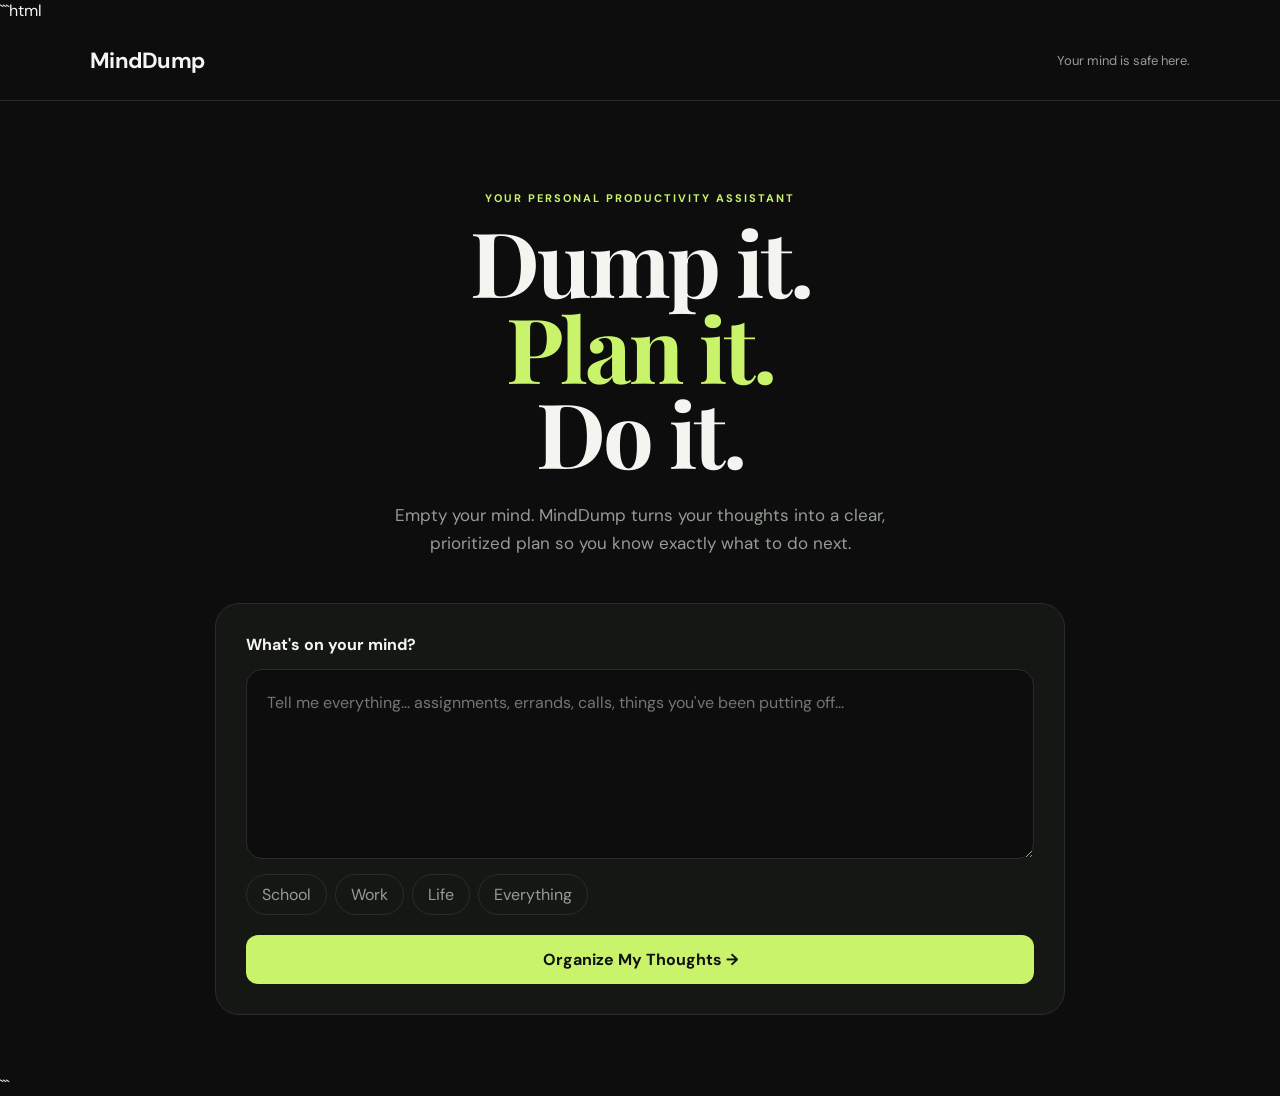
==== commit 5766934c: "Update index.html" ====
--- a/index.html
+++ b/index.html
@@ -1,3 +1,4 @@
+```html
 <!DOCTYPE html>
 <html lang="en">
 <head>
@@ -9,13 +10,17 @@
   <link rel="preconnect" href="https://fonts.googleapis.com">
   <link rel="preconnect" href="https://fonts.gstatic.com" crossorigin>
 
-  <link href="https://fonts.googleapis.com/css2?family=DM+Sans:wght@400;500;600;700&family=Playfair+Display:wght@600;700&display=swap" rel="stylesheet">
+  <link
+    href="https://fonts.googleapis.com/css2?family=DM+Sans:wght@400;500;600;700&family=Playfair+Display:wght@600;700&display=swap"
+    rel="stylesheet"
+  >
 
   <link rel="stylesheet" href="style.css">
 </head>
 
 <body>
 
+  <!-- NAVBAR -->
   <nav class="navbar">
     <div class="logo">MindDump</div>
     <div class="safe-text">Your mind is safe here.</div>
@@ -28,13 +33,18 @@
     <div class="hero">
       <span class="eyebrow">YOUR PERSONAL PRODUCTIVITY ASSISTANT</span>
 
-      <h1>Dump it.<br><span>Plan it.</span><br>Do it.</h1>
+      <h1>
+        Dump it.<br>
+        <span>Plan it.</span><br>
+        Do it.
+      </h1>
 
       <p>
         Empty your mind. MindDump turns your thoughts into a
         clear, prioritized plan so you know exactly what to do next.
       </p>
     </div>
+
 
     <div class="dump-card">
 
@@ -122,51 +132,68 @@
     </div>
 
 
+    <!-- TASKS -->
+
     <div class="task-sections">
 
       <div class="task-section high-section">
+
         <div class="section-title">
           <span class="priority-dot high"></span>
           High Priority
         </div>
 
         <div id="high-tasks" class="task-list"></div>
+
       </div>
 
 
       <div class="task-section medium-section">
+
         <div class="section-title">
           <span class="priority-dot medium"></span>
           Medium Priority
         </div>
 
         <div id="medium-tasks" class="task-list"></div>
+
       </div>
 
 
       <div class="task-section low-section">
+
         <div class="section-title">
           <span class="priority-dot low"></span>
           Low Priority
         </div>
 
         <div id="low-tasks" class="task-list"></div>
-      </div>
-
-    </div>
-
-
-    <!-- FLOW SETTINGS -->
+
+      </div>
+
+    </div>
+
+
+    <!-- MINDFLOW SETTINGS -->
+
     <div class="flow-settings">
 
       <div class="settings-heading">
+
         <span class="eyebrow">MINDFLOW</span>
+
         <h3>Build your focus session</h3>
-        <p>Choose when you want to start and how long you want your breaks to be.</p>
+
+        <p>
+          Choose when you want to start and how long you want your breaks to be.
+        </p>
+
       </div>
 
 
       <div class="settings-grid">
+
+        <!-- START TIME -->
 
         <div class="setting-card">
 
@@ -185,6 +212,8 @@
         </div>
 
 
+        <!-- BREAK -->
+
         <div class="setting-card">
 
           <label for="break-duration">
@@ -194,12 +223,31 @@
           <p>Breaks will be added between tasks.</p>
 
           <select id="break-duration">
-            <option value="0">No breaks</option>
-            <option value="5">5 minutes</option>
-            <option value="10" selected>10 minutes</option>
-            <option value="15">15 minutes</option>
-            <option value="20">20 minutes</option>
-            <option value="30">30 minutes</option>
+
+            <option value="0">
+              No breaks
+            </option>
+
+            <option value="5">
+              5 minutes
+            </option>
+
+            <option value="10" selected>
+              10 minutes
+            </option>
+
+            <option value="15">
+              15 minutes
+            </option>
+
+            <option value="20">
+              20 minutes
+            </option>
+
+            <option value="30">
+              30 minutes
+            </option>
+
           </select>
 
         </div>
@@ -207,23 +255,43 @@
       </div>
 
 
+      <!-- AUTO PLAN -->
+
       <div class="plan-preview">
 
         <div class="plan-header">
+
           <div>
-            <span class="eyebrow">AUTO PLAN</span>
-            <h3 id="plan-start-label">Starting at 9:00 AM</h3>
+
+            <span class="eyebrow">
+              AUTO PLAN
+            </span>
+
+            <h3 id="plan-start-label">
+              Starting at 9:00 AM
+            </h3>
+
           </div>
 
-          <span id="break-label" class="break-badge">10 min breaks</span>
-        </div>
-
-        <div id="mindflow-plan" class="plan-list"></div>
-
-      </div>
-
-
-      <button id="start-flow-btn" class="primary-btn">
+          <span id="break-label" class="break-badge">
+            10 min breaks
+          </span>
+
+        </div>
+
+
+        <div
+          id="mindflow-plan"
+          class="plan-list"
+        ></div>
+
+      </div>
+
+
+      <button
+        id="start-flow-btn"
+        class="primary-btn"
+      >
         Start My Flow →
       </button>
 
@@ -232,21 +300,31 @@
   </section>
 
 
-  <!-- FLOW -->
+  <!-- MINDFLOW -->
   <section id="flow-screen" class="screen">
 
     <div class="flow-top">
 
-      <span class="eyebrow" id="flow-mode-label">
+      <span
+        class="eyebrow"
+        id="flow-mode-label"
+      >
         MINDFLOW
       </span>
 
+
       <div class="flow-progress">
-        <span id="flow-progress-text">Task 1 of 1</span>
+
+        <span id="flow-progress-text">
+          Task 1 of 1
+        </span>
 
         <div class="progress-bar">
+
           <div id="progress-fill"></div>
-        </div>
+
+        </div>
+
       </div>
 
     </div>
@@ -254,38 +332,62 @@
 
     <div class="flow-card">
 
-      <div id="flow-category" class="flow-category">
+      <div
+        id="flow-category"
+        class="flow-category"
+      >
         FOCUS
       </div>
 
-      <h1 id="flow-task">Your task</h1>
+
+      <h1 id="flow-task">
+        Your task
+      </h1>
+
 
       <p id="flow-description">
         Focus on this one thing. Nothing else.
       </p>
 
 
-      <div id="timer" class="timer">
+      <div
+        id="timer"
+        class="timer"
+      >
         00:00
       </div>
 
 
-      <div id="timer-message" class="timer-message">
+      <div
+        id="timer-message"
+        class="timer-message"
+      >
         Stay focused.
       </div>
 
 
       <div class="flow-controls">
 
-        <button id="pause-btn" class="secondary-btn">
+        <button
+          id="pause-btn"
+          class="secondary-btn"
+        >
           Pause
         </button>
 
-        <button id="skip-btn" class="secondary-btn">
+
+        <button
+          id="skip-btn"
+          class="secondary-btn"
+        >
           Skip
         </button>
 
-        <button id="end-task-btn" class="danger-btn">
+
+        <button
+          id="end-task-btn"
+          class="danger-btn"
+        >
           End Task
         </button>
 
@@ -294,7 +396,9 @@
 
       <div class="next-task">
 
-        <span>UP NEXT</span>
+        <span>
+          UP NEXT
+        </span>
 
         <strong id="next-task-title">
           —
@@ -312,17 +416,27 @@
 
     <div class="complete-box">
 
-      <div class="complete-icon">✓</div>
-
-      <span class="eyebrow">MINDFLOW COMPLETE</span>
-
-      <h1>You've done enough<br>for today.</h1>
+      <div class="complete-icon">
+        ✓
+      </div>
+
+      <span class="eyebrow">
+        MINDFLOW COMPLETE
+      </span>
+
+      <h1>
+        You've done enough<br>
+        for today.
+      </h1>
 
       <p id="completion-message">
         You turned mental clutter into progress.
       </p>
 
-      <button id="restart-btn" class="primary-btn">
+      <button
+        id="restart-btn"
+        class="primary-btn"
+      >
         Start Again
       </button>
 
@@ -335,3 +449,4 @@
 
 </body>
 </html>
+```
--- a/style.css
+++ b/style.css
@@ -1,1228 +1,730 @@
 :root {
-    --bg: #0b0c0d;
-    --surface: #131517;
-    --surface-2: #191b1e;
-    --surface-3: #202328;
-
-    --text: #f5f3ed;
-    --muted: #92969e;
-    --muted-2: #686d75;
-
-    --accent: #a10a97;
-    --accent-dark: #9f0a92;
-
-    --red: #ff7373;
-    --yellow: #ffc95c;
-    --green: #65d6a0;
-
-    --border: rgba(255, 255, 255, 0.08);
-
-    --radius: 22px;
-}
-
-
-/* =========================
-   RESET
-========================= */
+  --bg: #0c0d0c;
+  --surface: #151715;
+  --surface-light: #1d201d;
+  --border: #292d29;
+
+  --text: #f4f5f1;
+  --muted: #969c95;
+
+  --accent: #c9f36b;
+  --accent-dark: #a8d64e;
+
+  --high: #ff6b6b;
+  --medium: #f5c451;
+  --low: #7ed957;
+
+  --danger: #e85d5d;
+}
 
 * {
-    margin: 0;
-    padding: 0;
-    box-sizing: border-box;
-}
-
-html {
-    scroll-behavior: smooth;
+  margin: 0;
+  padding: 0;
+  box-sizing: border-box;
 }
 
 body {
-    font-family: "DM Sans", sans-serif;
-    background: var(--bg);
-    color: var(--text);
-    min-height: 100vh;
-    line-height: 1.5;
+  background: var(--bg);
+  color: var(--text);
+  font-family: "DM Sans", sans-serif;
+  min-height: 100vh;
 }
 
 button,
+input,
+select,
 textarea {
-    font-family: inherit;
+  font: inherit;
 }
 
 button {
-    cursor: pointer;
-}
-
-
-/* =========================
-   NAVBAR
-========================= */
+  cursor: pointer;
+}
+
+.screen {
+  display: none;
+  min-height: calc(100vh - 80px);
+  padding: 60px 7%;
+}
+
+.screen.active {
+  display: block;
+}
 
 .navbar {
-    height: 76px;
-    padding: 0 6%;
-    display: flex;
-    align-items: center;
-    justify-content: space-between;
-
-    border-bottom: 1px solid var(--border);
+  height: 80px;
+  padding: 0 7%;
+  display: flex;
+  justify-content: space-between;
+  align-items: center;
+  border-bottom: 1px solid var(--border);
 }
 
 .logo {
-    font-size: 1.35rem;
-    font-weight: 700;
-    letter-spacing: -0.7px;
-}
-
-.logo span {
-    color: var(--accent);
-}
-
-.status {
-    display: flex;
-    align-items: center;
-    gap: 8px;
-
-    color: var(--muted);
-    font-size: 0.78rem;
-}
-
-.status-dot {
-    width: 7px;
-    height: 7px;
-    border-radius: 50%;
-    background: var(--green);
-    box-shadow: 0 0 12px rgba(101, 214, 160, 0.6);
-}
-
-
-/* =========================
-   SCREEN SYSTEM
-========================= */
-
-.screen {
-    display: none;
-    width: 100%;
-    min-height: calc(100vh - 76px);
-    padding: 70px 6%;
-}
-
-.screen.active {
-    display: block;
-}
-
-
-/* =========================
-   TYPOGRAPHY
-========================= */
+  font-size: 22px;
+  font-weight: 700;
+  letter-spacing: -0.5px;
+}
+
+.safe-text {
+  color: var(--muted);
+  font-size: 13px;
+}
 
 .eyebrow {
-    color: var(--accent);
-    font-size: 0.7rem;
-    font-weight: 700;
-    letter-spacing: 2px;
-}
-
-h1,
-h2,
-h3 {
-    font-family: "Playfair Display", serif;
-}
-
-
-/* =========================
-   HOME
-========================= */
-
-#home-screen {
-    max-width: 1150px;
-    margin: auto;
+  display: inline-block;
+  color: var(--accent);
+  font-size: 11px;
+  font-weight: 700;
+  letter-spacing: 2px;
+  margin-bottom: 14px;
 }
 
 .hero {
-    max-width: 800px;
-    margin: 20px auto 50px;
-    text-align: center;
-}
-
-.badge {
-    display: inline-flex;
-    padding: 8px 13px;
-
-    border: 1px solid rgba(216, 255, 100, 0.2);
-    background: rgba(216, 255, 100, 0.05);
-
-    color: var(--accent);
-
-    border-radius: 100px;
-
-    font-size: 0.67rem;
-    font-weight: 700;
-    letter-spacing: 1.6px;
-
-    margin-bottom: 24px;
+  max-width: 700px;
+  margin: 30px auto 45px;
+  text-align: center;
 }
 
 .hero h1 {
-    font-size: clamp(3.3rem, 7vw, 6.4rem);
-    line-height: 0.96;
-    letter-spacing: -4px;
-    margin-bottom: 25px;
+  font-family: "Playfair Display", serif;
+  font-size: clamp(52px, 8vw, 90px);
+  line-height: 0.95;
+  letter-spacing: -3px;
+  margin-bottom: 25px;
 }
 
 .hero h1 span {
-    color: var(--accent);
-    font-style: italic;
+  color: var(--accent);
 }
 
 .hero p {
-    max-width: 650px;
-    margin: auto;
-
-    color: var(--muted);
-
-    font-size: 1rem;
-    line-height: 1.8;
-}
-
-
-/* =========================
-   DUMP CARD
-========================= */
+  max-width: 560px;
+  margin: auto;
+  color: var(--muted);
+  font-size: 17px;
+  line-height: 1.7;
+}
 
 .dump-card {
-    max-width: 850px;
-    margin: auto;
-
-    background: var(--surface);
-
-    border: 1px solid var(--border);
-    border-radius: var(--radius);
-
-    padding: 24px;
-
-    box-shadow:
-        0 30px 80px rgba(0, 0, 0, 0.25);
-}
-
-.input-header {
-    display: flex;
-    justify-content: space-between;
-    align-items: center;
-
-    margin-bottom: 15px;
-}
-
-.input-title {
-    display: flex;
-    align-items: center;
-    gap: 12px;
-}
-
-.input-title strong {
-    font-size: 0.95rem;
-}
-
-.input-subtitle {
-    color: var(--muted-2);
-    font-size: 0.7rem;
-    margin-top: 2px;
-}
-
-.brain-icon {
-    width: 40px;
-    height: 40px;
-
-    display: grid;
-    place-items: center;
-
-    border-radius: 12px;
-
-    background: rgba(216, 255, 100, 0.08);
-
-    font-size: 1.15rem;
-}
-
-.input-label {
-    color: var(--muted-2);
-    font-size: 0.72rem;
+  max-width: 850px;
+  margin: auto;
+  padding: 30px;
+  background: var(--surface);
+  border: 1px solid var(--border);
+  border-radius: 24px;
+}
+
+.dump-card label {
+  display: block;
+  font-size: 16px;
+  font-weight: 700;
+  margin-bottom: 14px;
 }
 
 textarea {
-    display: block;
-
-    width: 100%;
-    min-height: 220px;
-
-    resize: vertical;
-
-    background: var(--surface-2);
-
-    border: 1px solid var(--border);
-    border-radius: 16px;
-
-    padding: 20px;
-
-    color: var(--text);
-
-    font-size: 0.95rem;
-    line-height: 1.8;
-
-    outline: none;
-
-    transition: 0.25s ease;
-}
-
-textarea::placeholder {
-    color: #60646b;
-}
-
-textarea:focus {
-    border-color: rgba(216, 255, 100, 0.4);
-
-    box-shadow:
-        0 0 0 4px rgba(216, 255, 100, 0.04);
-}
-
-.dump-footer {
-    display: flex;
-    justify-content: space-between;
-    align-items: center;
-
-    gap: 20px;
-
-    margin-top: 18px;
-}
-
-.hint {
-    color: var(--muted);
-    font-size: 0.76rem;
-}
-
-
-/* =========================
-   BUTTONS
-========================= */
+  width: 100%;
+  height: 190px;
+  resize: vertical;
+  background: var(--bg);
+  color: var(--text);
+  border: 1px solid var(--border);
+  border-radius: 16px;
+  padding: 20px;
+  outline: none;
+  line-height: 1.6;
+}
+
+textarea:focus,
+input:focus,
+select:focus {
+  border-color: var(--accent);
+}
+
+.example-buttons {
+  display: flex;
+  gap: 8px;
+  flex-wrap: wrap;
+  margin: 15px 0 20px;
+}
+
+.example-btn {
+  background: transparent;
+  color: var(--muted);
+  border: 1px solid var(--border);
+  padding: 9px 15px;
+  border-radius: 100px;
+}
+
+.example-btn:hover {
+  border-color: var(--accent);
+  color: var(--accent);
+}
 
 .primary-btn,
 .secondary-btn,
 .danger-btn {
-    border: none;
-
-    min-height: 46px;
-
-    padding: 0 18px;
-
-    border-radius: 12px;
-
-    display: inline-flex;
-    align-items: center;
-    justify-content: center;
-    gap: 12px;
-
-    font-size: 0.82rem;
-    font-weight: 700;
-
-    transition:
-        transform 0.2s ease,
-        background 0.2s ease,
-        border 0.2s ease;
+  border: none;
+  border-radius: 12px;
+  padding: 14px 20px;
+  font-weight: 700;
+  transition: 0.2s ease;
 }
 
 .primary-btn {
-    background: var(--accent);
-    color: #0d0e0f;
+  width: 100%;
+  background: var(--accent);
+  color: #111;
 }
 
 .primary-btn:hover {
-    background: var(--accent-dark);
-    transform: translateY(-2px);
-}
-
-.primary-btn:active,
-.secondary-btn:active,
-.danger-btn:active {
-    transform: scale(0.97);
-}
-
-.primary-btn span {
-    font-size: 1.1rem;
+  background: var(--accent-dark);
+  transform: translateY(-1px);
 }
 
 .secondary-btn {
-    background: transparent;
-
-    color: var(--text);
-
-    border: 1px solid var(--border);
+  background: var(--surface-light);
+  color: var(--text);
+  border: 1px solid var(--border);
 }
 
 .secondary-btn:hover {
-    background: var(--surface-2);
-    border-color: rgba(255, 255, 255, 0.15);
+  border-color: var(--accent);
 }
 
 .danger-btn {
-    background: rgba(255, 115, 115, 0.09);
-    color: var(--red);
-
-    border: 1px solid rgba(255, 115, 115, 0.18);
+  background: rgba(232, 93, 93, 0.12);
+  color: var(--danger);
+  border: 1px solid rgba(232, 93, 93, 0.25);
 }
 
 .danger-btn:hover {
-    background: rgba(255, 115, 115, 0.15);
-}
-
-.large-btn {
-    min-height: 52px;
-    padding: 0 24px;
-}
-
-
-/* =========================
-   EXAMPLES
-========================= */
-
-.examples {
-    max-width: 850px;
-    margin: 18px auto 0;
-}
-
-.examples > p {
-    color: var(--muted-2);
-    font-size: 0.7rem;
-    margin-bottom: 9px;
-}
-
-.example-buttons {
-    display: flex;
+  background: rgba(232, 93, 93, 0.2);
+}
+
+
+/* PROCESSING */
+
+#processing-screen {
+  align-items: center;
+  justify-content: center;
+}
+
+#processing-screen.active {
+  display: flex;
+}
+
+.processing-box {
+  text-align: center;
+  max-width: 500px;
+}
+
+.loader {
+  width: 60px;
+  height: 60px;
+  border: 4px solid var(--border);
+  border-top-color: var(--accent);
+  border-radius: 50%;
+  animation: spin 1s linear infinite;
+  margin: 0 auto 30px;
+}
+
+@keyframes spin {
+  to {
+    transform: rotate(360deg);
+  }
+}
+
+.processing-box h2 {
+  font-family: "Playfair Display", serif;
+  font-size: 34px;
+  margin-bottom: 12px;
+}
+
+.processing-box p {
+  color: var(--muted);
+}
+
+.processing-steps {
+  text-align: left;
+  margin-top: 30px;
+  line-height: 2.2;
+  color: var(--muted);
+}
+
+.processing-steps div.done {
+  color: var(--accent);
+}
+
+
+/* DASHBOARD */
+
+.dashboard-header {
+  display: flex;
+  justify-content: space-between;
+  align-items: flex-end;
+  gap: 30px;
+  margin-bottom: 30px;
+}
+
+.dashboard-header h2 {
+  font-family: "Playfair Display", serif;
+  font-size: clamp(38px, 5vw, 58px);
+}
+
+.brain-load {
+  background: var(--surface);
+  border: 1px solid var(--border);
+  padding: 15px 20px;
+  border-radius: 14px;
+  text-align: right;
+}
+
+.brain-load span {
+  display: block;
+  color: var(--muted);
+  font-size: 12px;
+}
+
+.brain-load strong {
+  color: var(--accent);
+  font-size: 25px;
+}
+
+.stats-grid {
+  display: grid;
+  grid-template-columns: repeat(3, 1fr);
+  gap: 15px;
+  margin-bottom: 30px;
+}
+
+.stat-card {
+  background: var(--surface);
+  border: 1px solid var(--border);
+  border-radius: 16px;
+  padding: 22px;
+}
+
+.stat-card span {
+  display: block;
+  color: var(--muted);
+  font-size: 13px;
+  margin-bottom: 7px;
+}
+
+.stat-card strong {
+  font-size: 32px;
+}
+
+.task-sections {
+  display: grid;
+  grid-template-columns: repeat(3, 1fr);
+  gap: 15px;
+}
+
+.task-section {
+  background: var(--surface);
+  border: 1px solid var(--border);
+  border-radius: 18px;
+  padding: 20px;
+}
+
+.section-title {
+  font-weight: 700;
+  display: flex;
+  align-items: center;
+  gap: 8px;
+  margin-bottom: 15px;
+}
+
+.priority-dot {
+  width: 9px;
+  height: 9px;
+  border-radius: 50%;
+}
+
+.priority-dot.high {
+  background: var(--high);
+}
+
+.priority-dot.medium {
+  background: var(--medium);
+}
+
+.priority-dot.low {
+  background: var(--low);
+}
+
+.task-item {
+  padding: 14px 0;
+  border-top: 1px solid var(--border);
+}
+
+.task-item strong {
+  display: block;
+  font-size: 14px;
+  line-height: 1.4;
+}
+
+.task-meta {
+  display: flex;
+  justify-content: space-between;
+  color: var(--muted);
+  font-size: 11px;
+  margin-top: 6px;
+}
+
+
+/* FLOW SETTINGS */
+
+.flow-settings {
+  margin-top: 40px;
+  background: var(--surface);
+  border: 1px solid var(--border);
+  border-radius: 24px;
+  padding: 28px;
+}
+
+.settings-heading h3 {
+  font-family: "Playfair Display", serif;
+  font-size: 30px;
+  margin-bottom: 8px;
+}
+
+.settings-heading p {
+  color: var(--muted);
+  margin-bottom: 25px;
+}
+
+.settings-grid {
+  display: grid;
+  grid-template-columns: 1fr 1fr;
+  gap: 15px;
+  margin-bottom: 25px;
+}
+
+.setting-card {
+  background: var(--bg);
+  border: 1px solid var(--border);
+  border-radius: 16px;
+  padding: 20px;
+}
+
+.setting-card label {
+  display: block;
+  font-weight: 700;
+  margin-bottom: 7px;
+}
+
+.setting-card p {
+  color: var(--muted);
+  font-size: 12px;
+  margin-bottom: 14px;
+}
+
+input[type="time"],
+select {
+  width: 100%;
+  background: var(--surface-light);
+  color: var(--text);
+  border: 1px solid var(--border);
+  border-radius: 10px;
+  padding: 13px;
+  outline: none;
+}
+
+.plan-preview {
+  border-top: 1px solid var(--border);
+  padding-top: 25px;
+  margin-bottom: 25px;
+}
+
+.plan-header {
+  display: flex;
+  justify-content: space-between;
+  align-items: center;
+  gap: 20px;
+  margin-bottom: 15px;
+}
+
+.plan-header h3 {
+  font-size: 20px;
+}
+
+.break-badge {
+  background: rgba(201, 243, 107, 0.1);
+  color: var(--accent);
+  border: 1px solid rgba(201, 243, 107, 0.2);
+  padding: 8px 12px;
+  border-radius: 100px;
+  font-size: 12px;
+}
+
+.plan-list {
+  display: flex;
+  flex-direction: column;
+}
+
+.plan-item {
+  display: grid;
+  grid-template-columns: 80px 1fr auto;
+  gap: 15px;
+  align-items: center;
+  padding: 15px;
+  border-top: 1px solid var(--border);
+}
+
+.plan-time {
+  color: var(--accent);
+  font-size: 12px;
+  font-weight: 700;
+}
+
+.plan-item strong {
+  font-size: 14px;
+}
+
+.plan-item small {
+  display: block;
+  color: var(--muted);
+  margin-top: 4px;
+}
+
+.plan-duration {
+  color: var(--muted);
+  font-size: 12px;
+}
+
+.break-item {
+  background: rgba(201, 243, 107, 0.03);
+}
+
+.break-item .plan-time,
+.break-item strong {
+  color: var(--accent);
+}
+
+
+/* FLOW */
+
+#flow-screen {
+  padding-top: 40px;
+}
+
+.flow-top {
+  max-width: 850px;
+  margin: auto;
+}
+
+.flow-progress {
+  margin-top: 10px;
+}
+
+.flow-progress span {
+  color: var(--muted);
+  font-size: 12px;
+}
+
+.progress-bar {
+  height: 5px;
+  background: var(--border);
+  border-radius: 20px;
+  overflow: hidden;
+  margin-top: 8px;
+}
+
+#progress-fill {
+  height: 100%;
+  width: 0%;
+  background: var(--accent);
+  transition: width 0.3s;
+}
+
+.flow-card {
+  max-width: 850px;
+  margin: 50px auto;
+  background: var(--surface);
+  border: 1px solid var(--border);
+  border-radius: 28px;
+  padding: 60px 40px;
+  text-align: center;
+}
+
+.flow-category {
+  color: var(--accent);
+  font-size: 11px;
+  font-weight: 700;
+  letter-spacing: 2px;
+  margin-bottom: 20px;
+}
+
+.flow-card h1 {
+  font-family: "Playfair Display", serif;
+  font-size: clamp(38px, 6vw, 65px);
+  line-height: 1.05;
+  margin-bottom: 15px;
+}
+
+.flow-card p {
+  color: var(--muted);
+}
+
+.timer {
+  font-size: clamp(70px, 13vw, 130px);
+  font-weight: 700;
+  letter-spacing: -5px;
+  margin: 40px 0 5px;
+  font-variant-numeric: tabular-nums;
+}
+
+.timer.break-mode {
+  color: var(--accent);
+}
+
+.timer-message {
+  color: var(--muted);
+  min-height: 20px;
+}
+
+.flow-controls {
+  display: flex;
+  justify-content: center;
+  gap: 10px;
+  margin: 30px 0 45px;
+}
+
+.next-task {
+  border-top: 1px solid var(--border);
+  padding-top: 25px;
+}
+
+.next-task span {
+  display: block;
+  color: var(--muted);
+  font-size: 10px;
+  letter-spacing: 2px;
+  margin-bottom: 7px;
+}
+
+.next-task strong {
+  font-size: 15px;
+}
+
+
+/* COMPLETE */
+
+#complete-screen {
+  align-items: center;
+  justify-content: center;
+  text-align: center;
+}
+
+#complete-screen.active {
+  display: flex;
+}
+
+.complete-box {
+  max-width: 650px;
+}
+
+.complete-icon {
+  width: 75px;
+  height: 75px;
+  border-radius: 50%;
+  background: var(--accent);
+  color: #111;
+  display: grid;
+  place-items: center;
+  font-size: 35px;
+  font-weight: 700;
+  margin: 0 auto 25px;
+}
+
+.complete-box h1 {
+  font-family: "Playfair Display", serif;
+  font-size: clamp(45px, 7vw, 75px);
+  line-height: 1;
+  margin-bottom: 20px;
+}
+
+.complete-box p {
+  color: var(--muted);
+  margin-bottom: 30px;
+}
+
+.complete-box .primary-btn {
+  max-width: 300px;
+}
+
+
+/* MOBILE */
+
+@media (max-width: 800px) {
+
+  .screen {
+    padding: 40px 5%;
+  }
+
+  .task-sections,
+  .stats-grid,
+  .settings-grid {
+    grid-template-columns: 1fr;
+  }
+
+  .dashboard-header {
+    align-items: flex-start;
+    flex-direction: column;
+  }
+
+  .brain-load {
+    text-align: left;
+  }
+
+  .plan-item {
+    grid-template-columns: 65px 1fr;
+  }
+
+  .plan-duration {
+    grid-column: 2;
+  }
+
+}
+
+@media (max-width: 600px) {
+
+  .navbar {
+    height: 70px;
+  }
+
+  .safe-text {
+    display: none;
+  }
+
+  .hero h1 {
+    letter-spacing: -2px;
+  }
+
+  .dump-card,
+  .flow-settings,
+  .flow-card {
+    padding: 22px;
+  }
+
+  .flow-card {
+    margin-top: 30px;
+  }
+
+  .flow-controls {
     flex-wrap: wrap;
-    gap: 8px;
-}
-
-.example-btn {
-    border: 1px solid var(--border);
-
-    background: var(--surface);
-
-    color: var(--muted);
-
-    padding: 8px 13px;
-
-    border-radius: 100px;
-
-    font-size: 0.72rem;
-
-    transition: 0.2s ease;
-}
-
-.example-btn:hover {
-    color: var(--text);
-
-    border-color: rgba(216, 255, 100, 0.25);
-
-    background: rgba(216, 255, 100, 0.04);
-}
-
-
-/* =========================
-   PROCESSING
-========================= */
-
-#processing-screen {
-    align-items: center;
-    justify-content: center;
-    text-align: center;
-}
-
-#processing-screen.active {
-    display: flex;
-}
-
-.processing-content {
-    width: 100%;
-    max-width: 500px;
-}
-
-.ai-loader {
-    position: relative;
-
-    width: 88px;
-    height: 88px;
-
-    display: grid;
-    place-items: center;
-
-    margin: 0 auto 30px;
-}
-
-.loader-ring {
-    position: absolute;
-    inset: 0;
-
-    border: 2px solid rgba(216, 255, 100, 0.1);
-    border-top-color: var(--accent);
-
-    border-radius: 50%;
-
-    animation: spin 1s linear infinite;
-}
-
-.ai-loader span {
-    color: var(--accent);
-    font-size: 1.5rem;
-}
-
-.processing-content h2 {
-    font-size: 2.5rem;
-    line-height: 1.1;
-
-    margin: 10px 0 12px;
-}
-
-.processing-content > p {
-    color: var(--muted);
-    font-size: 0.85rem;
-}
-
-.processing-steps {
-    text-align: left;
-
-    margin-top: 32px;
-
-    padding: 17px 20px;
-
-    background: var(--surface);
-
-    border: 1px solid var(--border);
-    border-radius: 18px;
-}
-
-.processing-step {
-    display: flex;
-    align-items: center;
-    gap: 12px;
-
-    padding: 9px 0;
-
-    color: var(--muted);
-
-    font-size: 0.8rem;
-}
-
-.step-check {
-    width: 24px;
-    height: 24px;
-
-    display: grid;
-    place-items: center;
-
-    border-radius: 50%;
-
-    background: rgba(216, 255, 100, 0.08);
-
-    color: var(--accent);
-
-    font-size: 0.65rem;
-}
-
-@keyframes spin {
-    to {
-        transform: rotate(360deg);
-    }
-}
-
-
-/* =========================
-   DASHBOARD
-========================= */
-
-.dashboard-screen {
-    max-width: 1150px;
-    margin: auto;
-}
-
-.dashboard-header {
-    margin-bottom: 35px;
-}
-
-.dashboard-header h2 {
-    font-size: clamp(2.7rem, 5vw, 4.2rem);
-    line-height: 1;
-    letter-spacing: -1.5px;
-
-    margin: 9px 0 14px;
-}
-
-.dashboard-header p {
-    color: var(--muted);
-    font-size: 0.88rem;
-}
-
-
-/* =========================
-   BRAIN LOAD
-========================= */
-
-.brain-load-card {
-    background: var(--surface);
-
-    border: 1px solid var(--border);
-    border-radius: 20px;
-
-    padding: 23px;
-
-    margin-bottom: 15px;
-}
-
-.load-top {
-    display: flex;
-    align-items: center;
-    justify-content: space-between;
-
-    margin-bottom: 17px;
-}
-
-.load-label {
-    font-size: 0.7rem;
-    font-weight: 700;
-    letter-spacing: 1px;
-}
-
-.load-description {
-    color: var(--muted-2);
-    font-size: 0.7rem;
-
-    margin-top: 3px;
-}
-
-.load-score {
-    color: var(--accent);
-
-    font-size: 1.8rem;
-    font-weight: 700;
-}
-
-.progress-bar {
-    height: 7px;
-
-    background: var(--surface-3);
-
-    border-radius: 100px;
-
-    overflow: hidden;
-}
-
-.progress-fill {
-    height: 100%;
-    width: 0;
-
-    background: var(--accent);
-
-    border-radius: inherit;
-
-    transition: width 0.7s ease;
-}
-
-
-/* =========================
-   STATS
-========================= */
-
-.stats {
-    display: grid;
-    grid-template-columns: repeat(3, 1fr);
-
-    gap: 14px;
-
-    margin-bottom: 45px;
-}
-
-.stat-card {
-    padding: 20px;
-
-    background: var(--surface);
-
-    border: 1px solid var(--border);
-    border-radius: 17px;
-}
-
-.stat-number {
-    font-size: 1.65rem;
-    font-weight: 700;
-
-    margin-bottom: 3px;
-}
-
-.urgent-number {
-    color: var(--red);
-}
-
-.stat-label {
-    color: var(--muted-2);
-    font-size: 0.7rem;
-}
-
-
-/* =========================
-   SECTION HEADING
-========================= */
-
-.section-heading {
-    margin-bottom: 17px;
-}
-
-.section-heading h3 {
-    font-size: 1.5rem;
-    margin-top: 5px;
-}
-
-
-/* =========================
-   TASK GRID
-========================= */
-
-.tasks-grid {
-    display: grid;
-    grid-template-columns: repeat(3, 1fr);
-
-    gap: 14px;
-
-    margin-bottom: 45px;
-}
-
-.task-section {
-    min-height: 180px;
-
-    padding: 18px;
-
-    background: var(--surface);
-
-    border: 1px solid var(--border);
-    border-radius: 19px;
-}
-
-.priority-heading {
-    display: flex;
-    align-items: center;
-
-    gap: 10px;
-
-    margin-bottom: 15px;
-}
-
-.priority-heading strong {
-    display: block;
-    font-size: 0.8rem;
-}
-
-.priority-heading small {
-    display: block;
-
-    color: var(--muted-2);
-
-    font-size: 0.65rem;
-
-    margin-top: 2px;
-}
-
-.priority-dot {
-    width: 9px;
-    height: 9px;
-
-    border-radius: 50%;
-}
-
-.high .priority-dot {
-    background: var(--red);
-}
-
-.medium .priority-dot {
-    background: var(--yellow);
-}
-
-.low .priority-dot {
-    background: var(--green);
-}
-
-.task-item {
-    padding: 12px;
-
-    background: var(--surface-2);
-
-    border-radius: 12px;
-
-    margin-bottom: 8px;
-
-    font-size: 0.76rem;
-
-    border: 1px solid transparent;
-}
-
-.task-item:hover {
-    border-color: var(--border);
-}
-
-.task-item:last-child {
-    margin-bottom: 0;
-}
-
-.task-duration {
-    color: var(--muted-2);
-
-    font-size: 0.63rem;
-
-    margin-top: 5px;
-}
-
-
-/* =========================
-   MINDFLOW
-========================= */
-
-.mindflow-section {
-    padding: 28px;
-
-    border-radius: 23px;
-
-    background:
-        linear-gradient(
-            135deg,
-            rgba(216, 255, 100, 0.08),
-            rgba(255, 255, 255, 0.015)
-        );
-
-    border: 1px solid rgba(216, 255, 100, 0.15);
-}
-
-.flow-heading {
-    display: flex;
+  }
+
+  .flow-controls button {
+    flex: 1;
+  }
+
+  .plan-header {
     align-items: flex-start;
-    justify-content: space-between;
-
-    gap: 20px;
-}
-
-.flow-heading h3 {
-    font-size: 2rem;
-    line-height: 1;
-
-    margin: 8px 0 10px;
-}
-
-.flow-heading p {
-    color: var(--muted);
-
-    font-size: 0.8rem;
-
-    max-width: 550px;
-}
-
-.flow-icon {
-    width: 46px;
-    height: 46px;
-
-    display: grid;
-    place-items: center;
-
-    border-radius: 14px;
-
-    background: rgba(216, 255, 100, 0.08);
-
-    color: var(--accent);
-
-    font-size: 1.3rem;
-}
-
-.plan-list {
-    margin: 25px 0;
-}
-
-.plan-item {
-    display: grid;
-    grid-template-columns: 75px 1fr;
-
-    gap: 15px;
-
-    padding: 14px 0;
-
-    border-bottom: 1px solid var(--border);
-}
-
-.plan-item:last-child {
-    border-bottom: none;
-}
-
-.plan-time {
-    color: var(--accent);
-
-    font-size: 0.68rem;
-    font-weight: 600;
-
-    padding-top: 2px;
-}
-
-.plan-task {
-    font-size: 0.8rem;
-    font-weight: 600;
-}
-
-.plan-duration {
-    color: var(--muted-2);
-
-    font-size: 0.65rem;
-
-    margin-top: 3px;
-}
-
-.flow-actions {
-    display: flex;
-    flex-wrap: wrap;
-    gap: 9px;
-}
-
-
-/* =========================
-   FLOW SCREEN
-========================= */
-
-#flow-screen {
-    max-width: 900px;
-    margin: auto;
-
-    text-align: center;
-}
-
-#flow-screen.active {
-    display: block;
-}
-
-.focus-mode {
-    min-height: 70vh;
-
-    display: flex;
     flex-direction: column;
-}
-
-.focus-top {
-    display: flex;
-    align-items: center;
-    justify-content: space-between;
-
-    margin-bottom: 80px;
-}
-
-.mindflow-label {
-    color: var(--accent);
-
-    font-size: 0.72rem;
-    font-weight: 700;
-
-    letter-spacing: 2px;
-}
-
-.focus-status {
-    color: var(--muted);
-
-    font-size: 0.7rem;
-
-    padding: 7px 11px;
-
-    border: 1px solid var(--border);
-
-    border-radius: 100px;
-}
-
-.focus-task-label {
-    color: var(--muted-2);
-
-    font-size: 0.68rem;
-    font-weight: 700;
-
-    letter-spacing: 1.5px;
-
-    margin-bottom: 12px;
-}
-
-#flow-task {
-    max-width: 750px;
-
-    margin: auto;
-
-    font-size: clamp(2.4rem, 6vw, 4.8rem);
-
-    line-height: 1.05;
-
-    letter-spacing: -1.5px;
-}
-
-.timer {
-    font-size: clamp(5rem, 13vw, 8.5rem);
-
-    line-height: 1;
-
-    font-weight: 700;
-
-    letter-spacing: -6px;
-
-    margin: 42px 0 30px;
-
-    font-variant-numeric: tabular-nums;
-}
-
-.timer-progress-container {
-    max-width: 520px;
-
-    margin: auto;
-}
-
-.timer-progress {
-    width: 100%;
-    height: 5px;
-
-    background: var(--surface-3);
-
-    border-radius: 100px;
-
-    overflow: hidden;
-}
-
-.timer-progress-fill {
-    height: 100%;
-    width: 100%;
-
-    background: var(--accent);
-
-    transition: width 1s linear;
-}
-
-.flow-message {
-    min-height: 24px;
-
-    margin-top: 18px;
-
-    color: var(--muted);
-
-    font-size: 0.8rem;
-}
-
-.flow-controls {
-    display: flex;
-    justify-content: center;
-
-    gap: 8px;
-
-    margin-top: 25px;
-}
-
-.flow-btn {
-    min-width: 95px;
-}
-
-.next-task {
-    display: flex;
-    flex-direction: column;
-
-    gap: 4px;
-
-    margin-top: 65px;
-
-    color: var(--muted-2);
-}
-
-.next-task span {
-    font-size: 0.6rem;
-
-    letter-spacing: 1.5px;
-
-    font-weight: 700;
-}
-
-.next-task strong {
-    color: var(--text);
-
-    font-size: 0.8rem;
-}
-
-.next-task small {
-    color: var(--muted-2);
-
-    font-size: 0.65rem;
-}
-
-
-/* =========================
-   COMPLETE
-========================= */
-
-#complete-screen {
-    align-items: center;
-    justify-content: center;
-
-    text-align: center;
-}
-
-#complete-screen.active {
-    display: flex;
-}
-
-.complete-content {
-    max-width: 600px;
-}
-
-.complete-icon {
-    width: 80px;
-    height: 80px;
-
-    display: grid;
-    place-items: center;
-
-    margin: 0 auto 25px;
-
-    border-radius: 50%;
-
-    color: var(--green);
-
-    background: rgba(101, 214, 160, 0.08);
-
-    border: 1px solid rgba(101, 214, 160, 0.2);
-
-    font-size: 1.8rem;
-}
-
-.complete-content h2 {
-    font-size: clamp(3rem, 7vw, 5rem);
-
-    line-height: 1;
-
-    margin: 8px 0 18px;
-}
-
-.complete-content p {
-    color: var(--muted);
-
-    max-width: 430px;
-
-    margin: 0 auto 28px;
-
-    font-size: 0.85rem;
-}
-
-
-/* =========================
-   RESPONSIVE
-========================= */
-
-@media (max-width: 800px) {
-
-    .screen {
-        padding: 55px 5%;
-    }
-
-    .tasks-grid {
-        grid-template-columns: 1fr;
-    }
-
-    .stats {
-        grid-template-columns: repeat(3, 1fr);
-    }
-
-    .hero h1 {
-        letter-spacing: -2px;
-    }
-}
-
-
-@media (max-width: 600px) {
-
-    .navbar {
-        padding: 0 5%;
-    }
-
-    .status {
-        font-size: 0.65rem;
-    }
-
-    .hero {
-        margin-top: 5px;
-    }
-
-    .hero h1 {
-        font-size: 3.3rem;
-    }
-
-    .hero p {
-        font-size: 0.85rem;
-    }
-
-    .dump-card {
-        padding: 16px;
-    }
-
-    .input-label {
-        display: none;
-    }
-
-    .dump-footer {
-        flex-direction: column;
-        align-items: stretch;
-    }
-
-    .primary-btn,
-    .secondary-btn,
-    .danger-btn {
-        width: 100%;
-    }
-
-    .hint {
-        text-align: center;
-    }
-
-    .stats {
-        gap: 7px;
-    }
-
-    .stat-card {
-        padding: 15px 10px;
-    }
-
-    .stat-number {
-        font-size: 1.35rem;
-    }
-
-    .stat-label {
-        font-size: 0.6rem;
-    }
-
-    .flow-heading {
-        flex-direction: column;
-    }
-
-    .flow-icon {
-        display: none;
-    }
-
-    .flow-actions {
-        flex-direction: column;
-    }
-
-    .flow-controls {
-        flex-wrap: wrap;
-    }
-
-    .flow-controls button {
-        flex: 1;
-    }
-
-    .timer {
-        font-size: 4.5rem;
-        letter-spacing: -3px;
-    }
-
-    #flow-task {
-        font-size: 2.3rem;
-    }
-
-    .focus-top {
-        margin-bottom: 55px;
-    }
-}
+  }
+
+}
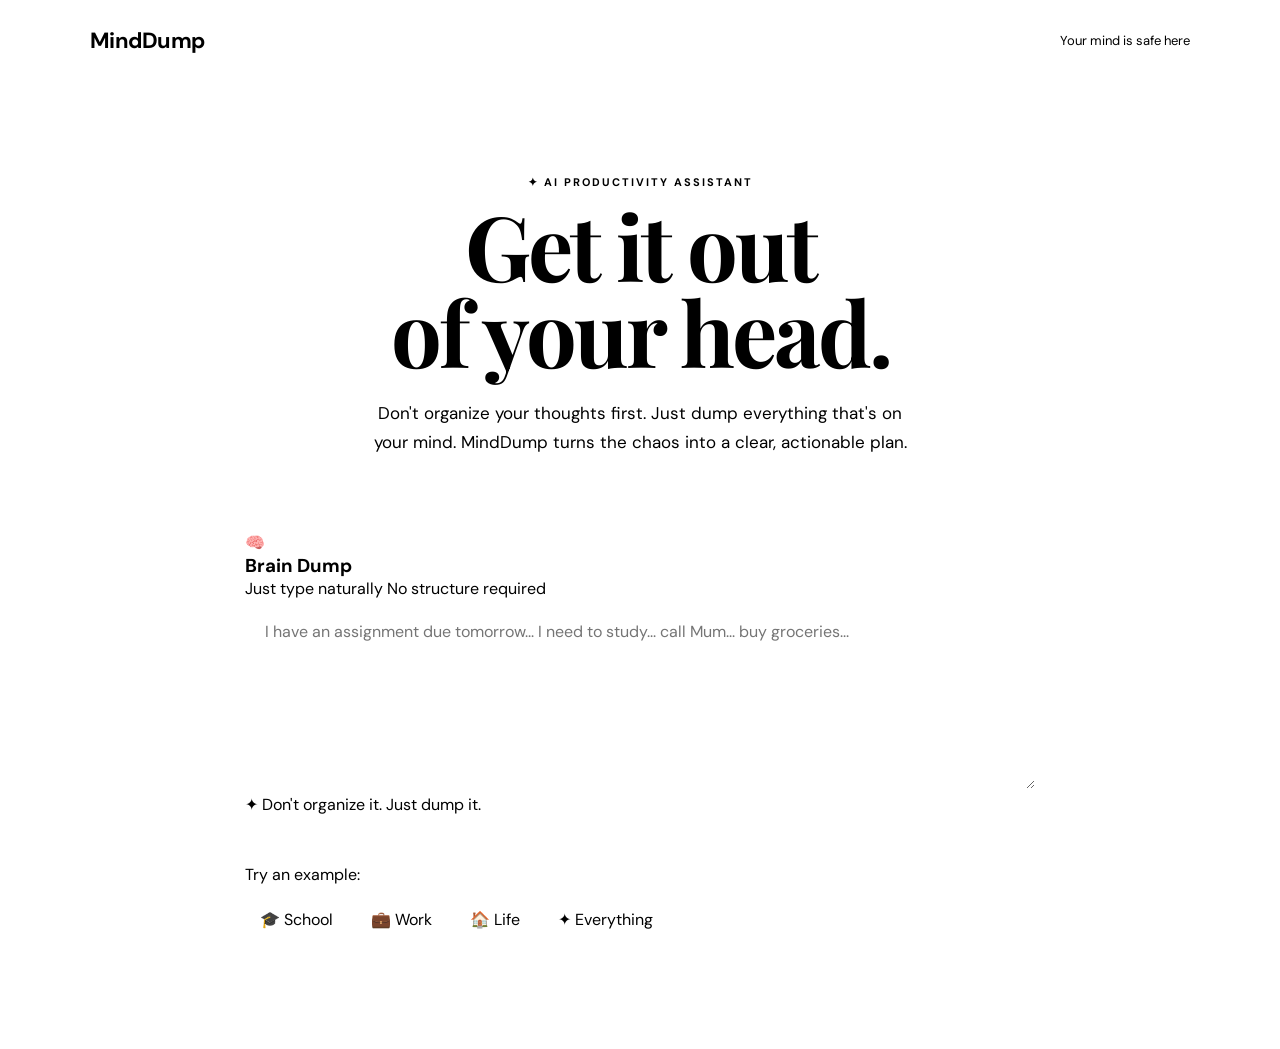
==== commit b8cae3b7: "Update index.html" ====
--- a/index.html
+++ b/index.html
@@ -1,4 +1,3 @@
-```html
 <!DOCTYPE html>
 <html lang="en">
 <head>
@@ -23,55 +22,112 @@
   <!-- NAVBAR -->
   <nav class="navbar">
     <div class="logo">MindDump</div>
-    <div class="safe-text">Your mind is safe here.</div>
+    <div class="safe-text">Your mind is safe here</div>
   </nav>
 
 
-  <!-- HOME -->
+  <!-- HOME SCREEN -->
   <section id="home-screen" class="screen active">
 
     <div class="hero">
-      <span class="eyebrow">YOUR PERSONAL PRODUCTIVITY ASSISTANT</span>
+
+      <span class="eyebrow">
+        ✦ AI PRODUCTIVITY ASSISTANT
+      </span>
 
       <h1>
-        Dump it.<br>
-        <span>Plan it.</span><br>
-        Do it.
+        Get it out<br>
+        of your head.
       </h1>
 
       <p>
-        Empty your mind. MindDump turns your thoughts into a
-        clear, prioritized plan so you know exactly what to do next.
+        Don't organize your thoughts first. Just dump everything
+        that's on your mind. MindDump turns the chaos into a clear,
+        actionable plan.
       </p>
+
     </div>
 
 
     <div class="dump-card">
 
-      <label for="brain-dump">What's on your mind?</label>
+      <div class="dump-heading">
+
+        <div class="dump-icon">🧠</div>
+
+        <div>
+          <h3>Brain Dump</h3>
+          <span>Just type naturally</span>
+          <span>No structure required</span>
+        </div>
+
+      </div>
+
 
       <textarea
         id="brain-dump"
-        placeholder="Tell me everything... assignments, errands, calls, things you've been putting off..."
+        placeholder="I have an assignment due tomorrow... I need to study... call Mum... buy groceries..."
       ></textarea>
 
-      <div class="example-buttons">
-        <button class="example-btn" data-example="school">School</button>
-        <button class="example-btn" data-example="work">Work</button>
-        <button class="example-btn" data-example="life">Life</button>
-        <button class="example-btn" data-example="everything">Everything</button>
-      </div>
-
-      <button id="organize-btn" class="primary-btn">
-        Organize My Thoughts →
+
+      <div class="dump-note">
+        ✦ Don't organize it. Just dump it.
+      </div>
+
+
+      <button
+        id="organize-btn"
+        class="primary-btn"
+      >
+        Organize My Thoughts
+        <span>→</span>
       </button>
 
+
+      <div class="try-example">
+
+        <span>Try an example:</span>
+
+        <div class="example-buttons">
+
+          <button
+            class="example-btn"
+            data-example="school"
+          >
+            🎓 School
+          </button>
+
+          <button
+            class="example-btn"
+            data-example="work"
+          >
+            💼 Work
+          </button>
+
+          <button
+            class="example-btn"
+            data-example="life"
+          >
+            🏠 Life
+          </button>
+
+          <button
+            class="example-btn"
+            data-example="everything"
+          >
+            ✦ Everything
+          </button>
+
+        </div>
+
+      </div>
+
     </div>
 
   </section>
 
 
-  <!-- PROCESSING -->
+  <!-- PROCESSING SCREEN -->
   <section id="processing-screen" class="screen">
 
     <div class="processing-box">
@@ -80,13 +136,28 @@
 
       <h2>Making sense of the chaos...</h2>
 
-      <p id="processing-text">Reading your thoughts...</p>
+      <p id="processing-text">
+        Reading your thoughts...
+      </p>
 
       <div class="processing-steps">
-        <div id="step-1">○ Identifying tasks</div>
-        <div id="step-2">○ Detecting urgency</div>
-        <div id="step-3">○ Grouping related tasks</div>
-        <div id="step-4">○ Building your plan</div>
+
+        <div id="step-1">
+          ○ Identifying tasks
+        </div>
+
+        <div id="step-2">
+          ○ Detecting urgency
+        </div>
+
+        <div id="step-3">
+          ○ Grouping related tasks
+        </div>
+
+        <div id="step-4">
+          ○ Building your plan
+        </div>
+
       </div>
 
     </div>
@@ -94,19 +165,34 @@
   </section>
 
 
-  <!-- DASHBOARD -->
+  <!-- DASHBOARD SCREEN -->
   <section id="dashboard-screen" class="screen">
 
     <div class="dashboard-header">
 
       <div>
-        <span class="eyebrow">YOUR MIND AT A GLANCE</span>
-        <h2>Your plan is ready.</h2>
-      </div>
+
+        <span class="eyebrow">
+          YOUR MIND AT A GLANCE
+        </span>
+
+        <h2>
+          Your plan is ready.
+        </h2>
+
+      </div>
+
 
       <div class="brain-load">
-        <span>Brain Load</span>
-        <strong id="brain-load-value">0%</strong>
+
+        <span>
+          Brain Load
+        </span>
+
+        <strong id="brain-load-value">
+          0%
+        </strong>
+
       </div>
 
     </div>
@@ -132,68 +218,78 @@
     </div>
 
 
-    <!-- TASKS -->
-
+    <!-- TASK SECTIONS -->
     <div class="task-sections">
 
-      <div class="task-section high-section">
+      <div class="task-section">
 
         <div class="section-title">
           <span class="priority-dot high"></span>
           High Priority
         </div>
 
-        <div id="high-tasks" class="task-list"></div>
-
-      </div>
-
-
-      <div class="task-section medium-section">
+        <div
+          id="high-tasks"
+          class="task-list"
+        ></div>
+
+      </div>
+
+
+      <div class="task-section">
 
         <div class="section-title">
           <span class="priority-dot medium"></span>
           Medium Priority
         </div>
 
-        <div id="medium-tasks" class="task-list"></div>
-
-      </div>
-
-
-      <div class="task-section low-section">
+        <div
+          id="medium-tasks"
+          class="task-list"
+        ></div>
+
+      </div>
+
+
+      <div class="task-section">
 
         <div class="section-title">
           <span class="priority-dot low"></span>
           Low Priority
         </div>
 
-        <div id="low-tasks" class="task-list"></div>
-
-      </div>
-
-    </div>
-
-
-    <!-- MINDFLOW SETTINGS -->
-
+        <div
+          id="low-tasks"
+          class="task-list"
+        ></div>
+
+      </div>
+
+    </div>
+
+
+    <!-- MINDFLOW -->
     <div class="flow-settings">
 
       <div class="settings-heading">
 
-        <span class="eyebrow">MINDFLOW</span>
-
-        <h3>Build your focus session</h3>
+        <span class="eyebrow">
+          MINDFLOW
+        </span>
+
+        <h3>
+          Build your focus session
+        </h3>
 
         <p>
-          Choose when you want to start and how long you want your breaks to be.
+          Choose when you want to start and how long
+          you want your breaks to be.
         </p>
 
       </div>
 
 
       <div class="settings-grid">
-
-        <!-- START TIME -->
 
         <div class="setting-card">
 
@@ -201,7 +297,9 @@
             🕐 Start time
           </label>
 
-          <p>When should MindFlow begin?</p>
+          <p>
+            When should MindFlow begin?
+          </p>
 
           <input
             type="time"
@@ -212,15 +310,15 @@
         </div>
 
 
-        <!-- BREAK -->
-
         <div class="setting-card">
 
           <label for="break-duration">
             ☕ Break duration
           </label>
 
-          <p>Breaks will be added between tasks.</p>
+          <p>
+            Breaks will be added between tasks.
+          </p>
 
           <select id="break-duration">
 
@@ -232,7 +330,10 @@
               5 minutes
             </option>
 
-            <option value="10" selected>
+            <option
+              value="10"
+              selected
+            >
               10 minutes
             </option>
 
@@ -255,8 +356,6 @@
       </div>
 
 
-      <!-- AUTO PLAN -->
-
       <div class="plan-preview">
 
         <div class="plan-header">
@@ -273,7 +372,10 @@
 
           </div>
 
-          <span id="break-label" class="break-badge">
+          <span
+            id="break-label"
+            class="break-badge"
+          >
             10 min breaks
           </span>
 
@@ -300,7 +402,7 @@
   </section>
 
 
-  <!-- MINDFLOW -->
+  <!-- FLOW SCREEN -->
   <section id="flow-screen" class="screen">
 
     <div class="flow-top">
@@ -375,7 +477,6 @@
           Pause
         </button>
 
-
         <button
           id="skip-btn"
           class="secondary-btn"
@@ -383,7 +484,6 @@
           Skip
         </button>
 
-
         <button
           id="end-task-btn"
           class="danger-btn"
@@ -411,7 +511,7 @@
   </section>
 
 
-  <!-- COMPLETE -->
+  <!-- COMPLETE SCREEN -->
   <section id="complete-screen" class="screen">
 
     <div class="complete-box">
@@ -449,4 +549,3 @@
 
 </body>
 </html>
-```
--- a/style.css
+++ b/style.css
@@ -1,14 +1,15 @@
+```css
 :root {
-  --bg: #0c0d0c;
-  --surface: #151715;
-  --surface-light: #1d201d;
-  --border: #292d29;
-
-  --text: #f4f5f1;
-  --muted: #969c95;
-
-  --accent: #c9f36b;
-  --accent-dark: #a8d64e;
+  --bg: #080808;
+  --surface: #111111;
+  --surface-light: #191919;
+  --border: #292929;
+
+  --text: #f5f3f7;
+  --muted: #96919b;
+
+  --accent: #8b5cf6;
+  --accent-dark: #7442d8;
 
   --high: #ff6b6b;
   --medium: #f5c451;
@@ -174,7 +175,7 @@
 .primary-btn {
   width: 100%;
   background: var(--accent);
-  color: #111;
+  color: #ffffff;
 }
 
 .primary-btn:hover {
@@ -190,6 +191,7 @@
 
 .secondary-btn:hover {
   border-color: var(--accent);
+  color: var(--accent);
 }
 
 .danger-btn {
@@ -433,6 +435,11 @@
   outline: none;
 }
 
+input[type="time"]::-webkit-calendar-picker-indicator {
+  filter: invert(1);
+  opacity: 0.7;
+}
+
 .plan-preview {
   border-top: 1px solid var(--border);
   padding-top: 25px;
@@ -452,9 +459,9 @@
 }
 
 .break-badge {
-  background: rgba(201, 243, 107, 0.1);
-  color: var(--accent);
-  border: 1px solid rgba(201, 243, 107, 0.2);
+  background: rgba(139, 92, 246, 0.1);
+  color: var(--accent);
+  border: 1px solid rgba(139, 92, 246, 0.25);
   padding: 8px 12px;
   border-radius: 100px;
   font-size: 12px;
@@ -496,7 +503,7 @@
 }
 
 .break-item {
-  background: rgba(201, 243, 107, 0.03);
+  background: rgba(139, 92, 246, 0.035);
 }
 
 .break-item .plan-time,
@@ -632,7 +639,7 @@
   height: 75px;
   border-radius: 50%;
   background: var(--accent);
-  color: #111;
+  color: #ffffff;
   display: grid;
   place-items: center;
   font-size: 35px;
@@ -728,3 +735,4 @@
   }
 
 }
+```
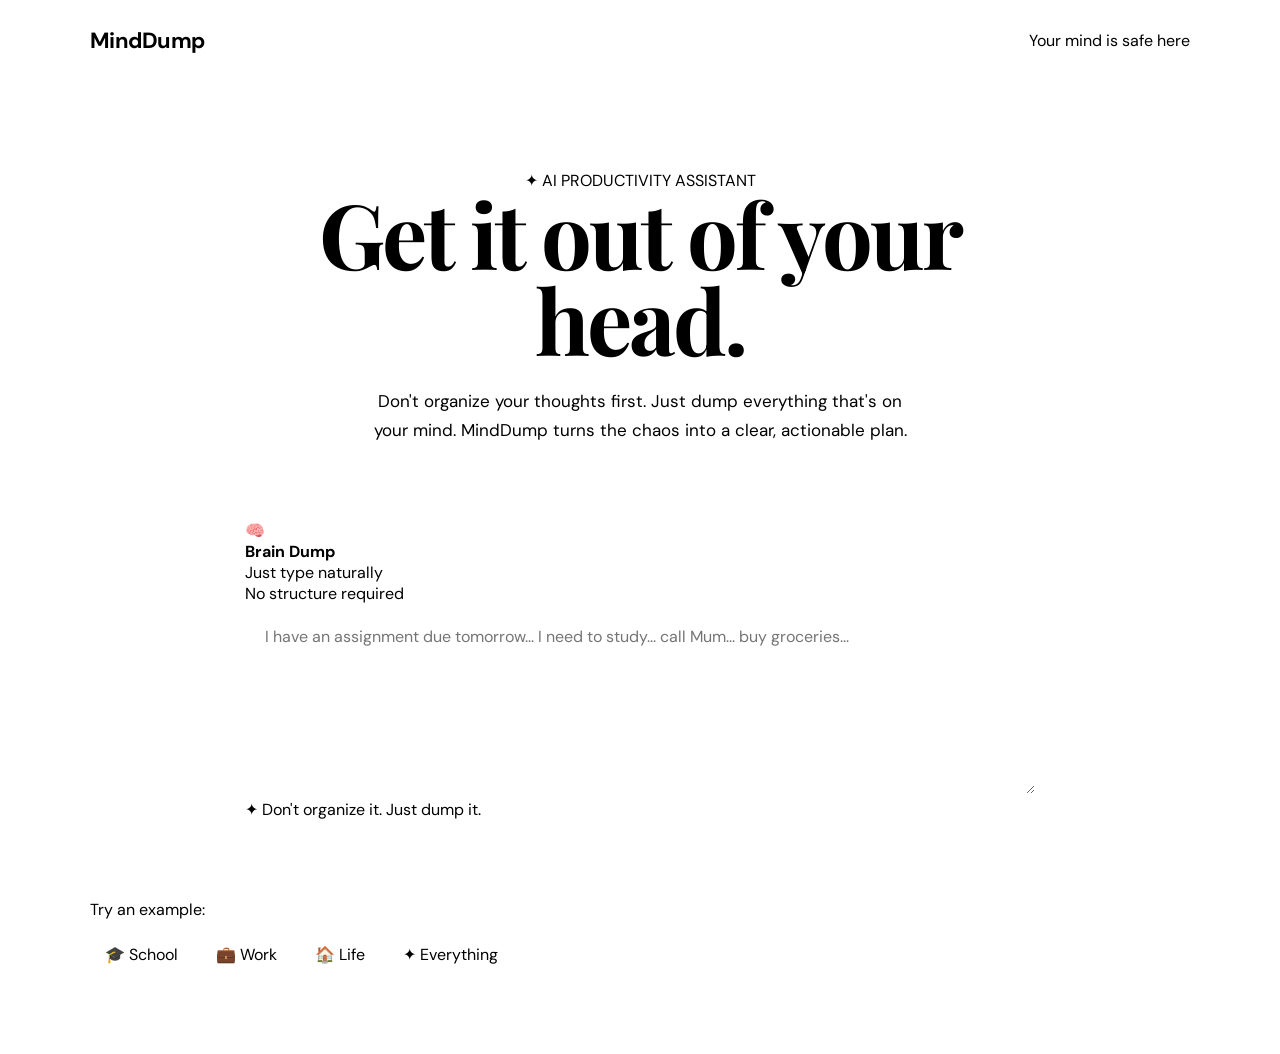
==== commit 37046d00: "Update index.html" ====
--- a/index.html
+++ b/index.html
@@ -1,551 +1,735 @@
 <!DOCTYPE html>
 <html lang="en">
 <head>
-  <meta charset="UTF-8">
-  <meta name="viewport" content="width=device-width, initial-scale=1.0">
-
-  <title>MindDump — Dump it. Plan it. Do it.</title>
-
-  <link rel="preconnect" href="https://fonts.googleapis.com">
-  <link rel="preconnect" href="https://fonts.gstatic.com" crossorigin>
-
-  <link
-    href="https://fonts.googleapis.com/css2?family=DM+Sans:wght@400;500;600;700&family=Playfair+Display:wght@600;700&display=swap"
-    rel="stylesheet"
-  >
-
-  <link rel="stylesheet" href="style.css">
+    <meta charset="UTF-8">
+    <meta name="viewport" content="width=device-width, initial-scale=1.0">
+
+    <title>MindDump — Dump It. Plan It. Do It.</title>
+
+    <link rel="stylesheet" href="style.css">
+
+    <link rel="preconnect" href="https://fonts.googleapis.com">
+    <link rel="preconnect" href="https://fonts.gstatic.com" crossorigin>
+
+    <link href="https://fonts.googleapis.com/css2?family=DM+Sans:wght@400;500;600;700&family=Playfair+Display:wght@500;600;700&display=swap" rel="stylesheet">
 </head>
 
 <body>
 
-  <!-- NAVBAR -->
-  <nav class="navbar">
-    <div class="logo">MindDump</div>
-    <div class="safe-text">Your mind is safe here</div>
-  </nav>
-
-
-  <!-- HOME SCREEN -->
-  <section id="home-screen" class="screen active">
+<header class="navbar">
+
+    <div class="logo">
+        Mind<span>Dump</span>
+    </div>
+
+    <div class="status">
+        <span class="status-dot"></span>
+        Your mind is safe here
+    </div>
+
+</header>
+
+
+<main>
+
+<!-- =========================
+     HOME SCREEN
+========================= -->
+
+<section id="home-screen" class="screen active">
 
     <div class="hero">
 
-      <span class="eyebrow">
-        ✦ AI PRODUCTIVITY ASSISTANT
-      </span>
-
-      <h1>
-        Get it out<br>
-        of your head.
-      </h1>
-
-      <p>
-        Don't organize your thoughts first. Just dump everything
-        that's on your mind. MindDump turns the chaos into a clear,
-        actionable plan.
-      </p>
+        <div class="badge">
+            ✦ AI PRODUCTIVITY ASSISTANT
+        </div>
+
+        <h1>
+            Get it out of your
+            <span>head.</span>
+        </h1>
+
+        <p>
+            Don't organize your thoughts first.
+            Just dump everything that's on your mind.
+            MindDump turns the chaos into a clear, actionable plan.
+        </p>
 
     </div>
 
 
     <div class="dump-card">
 
-      <div class="dump-heading">
-
-        <div class="dump-icon">🧠</div>
+        <div class="input-header">
+
+            <div class="input-title">
+                <div class="brain-icon">🧠</div>
+
+                <div>
+                    <strong>Brain Dump</strong>
+
+                    <div class="input-subtitle">
+                        Just type naturally
+                    </div>
+                </div>
+            </div>
+
+            <div class="input-label">
+                No structure required
+            </div>
+
+        </div>
+
+
+        <textarea
+            id="brain-dump"
+            placeholder="I have an assignment due tomorrow... I need to study... call Mum... buy groceries..."
+        ></textarea>
+
+
+        <div class="dump-footer">
+
+            <span class="hint">
+                ✦ Don't organize it. Just dump it.
+            </span>
+
+            <button
+                id="organize-btn"
+                class="primary-btn"
+            >
+                Organize My Thoughts
+                <span>→</span>
+            </button>
+
+        </div>
+
+    </div>
+
+
+    <div class="examples">
+
+        <p>Try an example:</p>
+
+        <div class="example-buttons">
+
+            <button
+                class="example-btn"
+                data-example="school"
+            >
+                🎓 School
+            </button>
+
+            <button
+                class="example-btn"
+                data-example="work"
+            >
+                💼 Work
+            </button>
+
+            <button
+                class="example-btn"
+                data-example="life"
+            >
+                🏠 Life
+            </button>
+
+            <button
+                class="example-btn"
+                data-example="everything"
+            >
+                ✦ Everything
+            </button>
+
+        </div>
+
+    </div>
+
+</section>
+
+
+
+<!-- =========================
+     PROCESSING SCREEN
+========================= -->
+
+<section id="processing-screen" class="screen">
+
+    <div class="processing-content">
+
+        <div class="ai-loader">
+            <div class="loader-ring"></div>
+            <span>✦</span>
+        </div>
+
+        <div class="eyebrow">
+            MINDDUMP AI
+        </div>
+
+        <h2>
+            Organizing your thoughts.
+        </h2>
+
+        <p id="processing-message">
+            Reading your thoughts...
+        </p>
+
+
+        <div class="processing-steps">
+
+            <div class="processing-step">
+                <span class="step-check">✓</span>
+                Reading your thoughts
+            </div>
+
+            <div class="processing-step">
+                <span class="step-check">✓</span>
+                Identifying tasks
+            </div>
+
+            <div class="processing-step">
+                <span class="step-check">✓</span>
+                Detecting priorities
+            </div>
+
+            <div class="processing-step">
+                <span class="step-check">✓</span>
+                Building your plan
+            </div>
+
+        </div>
+
+    </div>
+
+</section>
+
+
+
+<!-- =========================
+     DASHBOARD
+========================= -->
+
+<section id="dashboard-screen" class="screen dashboard-screen">
+
+    <div class="dashboard-header">
+
+        <div class="eyebrow">
+            YOUR MIND, ORGANIZED
+        </div>
+
+        <h2>
+            Let's make this<br>
+            manageable.
+        </h2>
+
+        <p id="summary">
+            We've turned your thoughts into a plan.
+        </p>
+
+    </div>
+
+
+    <!-- BRAIN LOAD -->
+
+    <div class="brain-load-card">
+
+        <div class="load-top">
+
+            <div>
+                <div class="load-label">
+                    CURRENT BRAIN LOAD
+                </div>
+
+                <div class="load-description">
+                    How much is competing for your attention
+                </div>
+            </div>
+
+            <div
+                id="brain-load-score"
+                class="load-score"
+            >
+                74%
+            </div>
+
+        </div>
+
+        <div class="progress-bar">
+
+            <div
+                id="brain-load-progress"
+                class="progress-fill"
+            ></div>
+
+        </div>
+
+    </div>
+
+
+    <!-- STATS -->
+
+    <div class="stats">
+
+        <div class="stat-card">
+
+            <div
+                id="total-tasks"
+                class="stat-number"
+            >
+                0
+            </div>
+
+            <div class="stat-label">
+                Tasks found
+            </div>
+
+        </div>
+
+
+        <div class="stat-card">
+
+            <div
+                id="urgent-tasks"
+                class="stat-number urgent-number"
+            >
+                0
+            </div>
+
+            <div class="stat-label">
+                Need attention
+            </div>
+
+        </div>
+
+
+        <div class="stat-card">
+
+            <div
+                id="total-time"
+                class="stat-number"
+            >
+                0m
+            </div>
+
+            <div class="stat-label">
+                Estimated time
+            </div>
+
+        </div>
+
+    </div>
+
+
+
+    <!-- TASKS -->
+
+    <div class="section-heading">
 
         <div>
-          <h3>Brain Dump</h3>
-          <span>Just type naturally</span>
-          <span>No structure required</span>
-        </div>
-
-      </div>
-
-
-      <textarea
-        id="brain-dump"
-        placeholder="I have an assignment due tomorrow... I need to study... call Mum... buy groceries..."
-      ></textarea>
-
-
-      <div class="dump-note">
-        ✦ Don't organize it. Just dump it.
-      </div>
-
-
-      <button
-        id="organize-btn"
-        class="primary-btn"
-      >
-        Organize My Thoughts
-        <span>→</span>
-      </button>
-
-
-      <div class="try-example">
-
-        <span>Try an example:</span>
-
-        <div class="example-buttons">
-
-          <button
-            class="example-btn"
-            data-example="school"
-          >
-            🎓 School
-          </button>
-
-          <button
-            class="example-btn"
-            data-example="work"
-          >
-            💼 Work
-          </button>
-
-          <button
-            class="example-btn"
-            data-example="life"
-          >
-            🏠 Life
-          </button>
-
-          <button
-            class="example-btn"
-            data-example="everything"
-          >
-            ✦ Everything
-          </button>
-
-        </div>
-
-      </div>
-
-    </div>
-
-  </section>
-
-
-  <!-- PROCESSING SCREEN -->
-  <section id="processing-screen" class="screen">
-
-    <div class="processing-box">
-
-      <div class="loader"></div>
-
-      <h2>Making sense of the chaos...</h2>
-
-      <p id="processing-text">
-        Reading your thoughts...
-      </p>
-
-      <div class="processing-steps">
-
-        <div id="step-1">
-          ○ Identifying tasks
-        </div>
-
-        <div id="step-2">
-          ○ Detecting urgency
-        </div>
-
-        <div id="step-3">
-          ○ Grouping related tasks
-        </div>
-
-        <div id="step-4">
-          ○ Building your plan
-        </div>
-
-      </div>
-
-    </div>
-
-  </section>
-
-
-  <!-- DASHBOARD SCREEN -->
-  <section id="dashboard-screen" class="screen">
-
-    <div class="dashboard-header">
-
-      <div>
-
-        <span class="eyebrow">
-          YOUR MIND AT A GLANCE
-        </span>
+
+            <div class="eyebrow">
+                YOUR TASKS
+            </div>
+
+            <h3>
+                Here's what you have going on.
+            </h3>
+
+        </div>
+
+    </div>
+
+
+    <div class="tasks-grid">
+
+        <div class="task-section high">
+
+            <div class="priority-heading">
+
+                <span class="priority-dot"></span>
+
+                <div>
+                    <strong>High Priority</strong>
+                    <small>Do these first</small>
+                </div>
+
+            </div>
+
+            <div id="high-tasks"></div>
+
+        </div>
+
+
+        <div class="task-section medium">
+
+            <div class="priority-heading">
+
+                <span class="priority-dot"></span>
+
+                <div>
+                    <strong>Medium Priority</strong>
+                    <small>Coming up</small>
+                </div>
+
+            </div>
+
+            <div id="medium-tasks"></div>
+
+        </div>
+
+
+        <div class="task-section low">
+
+            <div class="priority-heading">
+
+                <span class="priority-dot"></span>
+
+                <div>
+                    <strong>Low Priority</strong>
+                    <small>When you can</small>
+                </div>
+
+            </div>
+
+            <div id="low-tasks"></div>
+
+        </div>
+
+    </div>
+
+
+
+    <!-- =========================
+         MINDFLOW
+    ========================= -->
+
+    <div class="mindflow-section">
+
+        <div class="flow-heading">
+
+            <div>
+
+                <div class="eyebrow">
+                    ✦ MINDFLOW
+                </div>
+
+                <h3>
+                    Your plan is ready.
+                </h3>
+
+                <p>
+                    Stop deciding what to do next.
+                    MindFlow will guide you through it.
+                </p>
+
+            </div>
+
+            <div class="flow-icon">
+                ◉
+            </div>
+
+        </div>
+
+
+        <div id="plan-list" class="plan-list"></div>
+
+
+        <div class="flow-actions">
+
+            <button
+                id="start-flow-btn"
+                class="primary-btn large-btn"
+            >
+                Start My Flow
+                <span>→</span>
+            </button>
+
+            <button
+                id="new-dump-btn"
+                class="secondary-btn"
+            >
+                ← New Brain Dump
+            </button>
+
+        </div>
+
+    </div>
+
+</section>
+
+
+
+<!-- =========================
+     FLOW SCREEN
+========================= -->
+
+<section id="flow-screen" class="screen flow-screen">
+
+    <div class="focus-mode">
+
+        <div class="focus-top">
+
+            <div class="mindflow-label">
+                ✦ MINDFLOW
+            </div>
+
+            <div
+                id="focus-status"
+                class="focus-status"
+            >
+                Task 1 of 5
+            </div>
+
+        </div>
+
+
+        <div class="focus-content">
+
+            <div class="focus-task-label">
+                FOCUS ON THIS
+            </div>
+
+            <h1 id="flow-task">
+                Your task
+            </h1>
+
+
+            <div
+                id="timer"
+                class="timer"
+            >
+                60:00
+            </div>
+
+
+            <div class="timer-progress-container">
+
+                <div class="timer-progress">
+
+                    <div
+                        id="timer-progress"
+                        class="timer-progress-fill"
+                    ></div>
+
+                </div>
+
+            </div>
+
+
+            <p
+                id="flow-message"
+                class="flow-message"
+            >
+                One thing at a time.
+            </p>
+
+
+            <div class="flow-controls">
+
+                <button
+                    id="pause-btn"
+                    class="flow-btn secondary-btn"
+                >
+                    Pause
+                </button>
+
+                <button
+                    id="skip-btn"
+                    class="flow-btn secondary-btn"
+                >
+                    Skip
+                </button>
+
+                <button
+                    id="end-btn"
+                    class="flow-btn danger-btn"
+                >
+                    End Task
+                </button>
+
+            </div>
+
+
+            <div class="next-task">
+
+                <span>UP NEXT</span>
+
+                <strong id="next-task-name">
+                    Your next task
+                </strong>
+
+                <small id="next-task-duration">
+                    20 min
+                </small>
+
+            </div>
+
+        </div>
+
+    </div>
+
+</section>
+
+
+
+<!-- =========================
+     BREAK SCREEN
+========================= -->
+
+<section
+    id="break-screen"
+    class="screen break-screen"
+>
+
+    <div class="break-mode">
+
+        <div class="focus-top">
+
+            <div class="mindflow-label">
+                ✦ MINDFLOW
+            </div>
+
+            <div
+                id="break-status"
+                class="focus-status"
+            >
+                BREAK
+            </div>
+
+        </div>
+
+
+        <div class="break-content">
+
+            <div class="break-icon">
+                ☕
+            </div>
+
+            <div class="focus-task-label">
+                TAKE A BREATHER
+            </div>
+
+            <h1>
+                You did that.
+            </h1>
+
+            <p class="break-subtitle">
+                Step away for a moment.
+                Your brain deserves a little space.
+            </p>
+
+
+            <div
+                id="break-timer"
+                class="timer break-timer"
+            >
+                05:00
+            </div>
+
+
+            <div class="timer-progress-container">
+
+                <div class="timer-progress">
+
+                    <div
+                        id="break-progress"
+                        class="timer-progress-fill"
+                    ></div>
+
+                </div>
+
+            </div>
+
+
+            <p
+                id="break-message"
+                class="flow-message"
+            >
+                Breathe. Stretch. Get some water.
+            </p>
+
+
+            <div class="break-next">
+
+                <span>COMING UP</span>
+
+                <strong id="break-next-task">
+                    Your next task
+                </strong>
+
+                <small id="break-next-duration">
+                    20 min
+                </small>
+
+            </div>
+
+
+            <div class="flow-controls">
+
+                <button
+                    id="skip-break-btn"
+                    class="flow-btn secondary-btn"
+                >
+                    Skip Break
+                </button>
+
+                <button
+                    id="end-flow-btn"
+                    class="flow-btn danger-btn"
+                >
+                    End Flow
+                </button>
+
+            </div>
+
+        </div>
+
+    </div>
+
+</section>
+
+
+
+<!-- =========================
+     COMPLETE SCREEN
+========================= -->
+
+<section id="complete-screen" class="screen">
+
+    <div class="complete-content">
+
+        <div class="complete-icon">
+            ✓
+        </div>
+
+        <div class="eyebrow">
+            FLOW COMPLETE
+        </div>
 
         <h2>
-          Your plan is ready.
+            You're done.
         </h2>
 
-      </div>
-
-
-      <div class="brain-load">
-
-        <span>
-          Brain Load
-        </span>
-
-        <strong id="brain-load-value">
-          0%
-        </strong>
-
-      </div>
-
-    </div>
-
-
-    <div class="stats-grid">
-
-      <div class="stat-card">
-        <span>Tasks</span>
-        <strong id="total-tasks">0</strong>
-      </div>
-
-      <div class="stat-card">
-        <span>Estimated Time</span>
-        <strong id="total-time">0h</strong>
-      </div>
-
-      <div class="stat-card">
-        <span>Urgent</span>
-        <strong id="urgent-tasks">0</strong>
-      </div>
-
-    </div>
-
-
-    <!-- TASK SECTIONS -->
-    <div class="task-sections">
-
-      <div class="task-section">
-
-        <div class="section-title">
-          <span class="priority-dot high"></span>
-          High Priority
-        </div>
-
-        <div
-          id="high-tasks"
-          class="task-list"
-        ></div>
-
-      </div>
-
-
-      <div class="task-section">
-
-        <div class="section-title">
-          <span class="priority-dot medium"></span>
-          Medium Priority
-        </div>
-
-        <div
-          id="medium-tasks"
-          class="task-list"
-        ></div>
-
-      </div>
-
-
-      <div class="task-section">
-
-        <div class="section-title">
-          <span class="priority-dot low"></span>
-          Low Priority
-        </div>
-
-        <div
-          id="low-tasks"
-          class="task-list"
-        ></div>
-
-      </div>
-
-    </div>
-
-
-    <!-- MINDFLOW -->
-    <div class="flow-settings">
-
-      <div class="settings-heading">
-
-        <span class="eyebrow">
-          MINDFLOW
-        </span>
-
-        <h3>
-          Build your focus session
-        </h3>
-
         <p>
-          Choose when you want to start and how long
-          you want your breaks to be.
+            You turned mental clutter into action.
+            Take a breath. You made progress.
         </p>
 
-      </div>
-
-
-      <div class="settings-grid">
-
-        <div class="setting-card">
-
-          <label for="start-time">
-            🕐 Start time
-          </label>
-
-          <p>
-            When should MindFlow begin?
-          </p>
-
-          <input
-            type="time"
-            id="start-time"
-            value="09:00"
-          >
-
-        </div>
-
-
-        <div class="setting-card">
-
-          <label for="break-duration">
-            ☕ Break duration
-          </label>
-
-          <p>
-            Breaks will be added between tasks.
-          </p>
-
-          <select id="break-duration">
-
-            <option value="0">
-              No breaks
-            </option>
-
-            <option value="5">
-              5 minutes
-            </option>
-
-            <option
-              value="10"
-              selected
-            >
-              10 minutes
-            </option>
-
-            <option value="15">
-              15 minutes
-            </option>
-
-            <option value="20">
-              20 minutes
-            </option>
-
-            <option value="30">
-              30 minutes
-            </option>
-
-          </select>
-
-        </div>
-
-      </div>
-
-
-      <div class="plan-preview">
-
-        <div class="plan-header">
-
-          <div>
-
-            <span class="eyebrow">
-              AUTO PLAN
-            </span>
-
-            <h3 id="plan-start-label">
-              Starting at 9:00 AM
-            </h3>
-
-          </div>
-
-          <span
-            id="break-label"
-            class="break-badge"
-          >
-            10 min breaks
-          </span>
-
-        </div>
-
-
-        <div
-          id="mindflow-plan"
-          class="plan-list"
-        ></div>
-
-      </div>
-
-
-      <button
-        id="start-flow-btn"
-        class="primary-btn"
-      >
-        Start My Flow →
-      </button>
-
-    </div>
-
-  </section>
-
-
-  <!-- FLOW SCREEN -->
-  <section id="flow-screen" class="screen">
-
-    <div class="flow-top">
-
-      <span
-        class="eyebrow"
-        id="flow-mode-label"
-      >
-        MINDFLOW
-      </span>
-
-
-      <div class="flow-progress">
-
-        <span id="flow-progress-text">
-          Task 1 of 1
-        </span>
-
-        <div class="progress-bar">
-
-          <div id="progress-fill"></div>
-
-        </div>
-
-      </div>
-
-    </div>
-
-
-    <div class="flow-card">
-
-      <div
-        id="flow-category"
-        class="flow-category"
-      >
-        FOCUS
-      </div>
-
-
-      <h1 id="flow-task">
-        Your task
-      </h1>
-
-
-      <p id="flow-description">
-        Focus on this one thing. Nothing else.
-      </p>
-
-
-      <div
-        id="timer"
-        class="timer"
-      >
-        00:00
-      </div>
-
-
-      <div
-        id="timer-message"
-        class="timer-message"
-      >
-        Stay focused.
-      </div>
-
-
-      <div class="flow-controls">
-
         <button
-          id="pause-btn"
-          class="secondary-btn"
+            id="restart-btn"
+            class="primary-btn large-btn"
         >
-          Pause
+            Start Another Dump
+            <span>→</span>
         </button>
 
-        <button
-          id="skip-btn"
-          class="secondary-btn"
-        >
-          Skip
-        </button>
-
-        <button
-          id="end-task-btn"
-          class="danger-btn"
-        >
-          End Task
-        </button>
-
-      </div>
-
-
-      <div class="next-task">
-
-        <span>
-          UP NEXT
-        </span>
-
-        <strong id="next-task-title">
-          —
-        </strong>
-
-      </div>
-
-    </div>
-
-  </section>
-
-
-  <!-- COMPLETE SCREEN -->
-  <section id="complete-screen" class="screen">
-
-    <div class="complete-box">
-
-      <div class="complete-icon">
-        ✓
-      </div>
-
-      <span class="eyebrow">
-        MINDFLOW COMPLETE
-      </span>
-
-      <h1>
-        You've done enough<br>
-        for today.
-      </h1>
-
-      <p id="completion-message">
-        You turned mental clutter into progress.
-      </p>
-
-      <button
-        id="restart-btn"
-        class="primary-btn"
-      >
-        Start Again
-      </button>
-
-    </div>
-
-  </section>
-
-
-  <script src="script.js"></script>
+    </div>
+
+</section>
+
+</main>
+
+
+<script src="script.js"></script>
 
 </body>
 </html>
